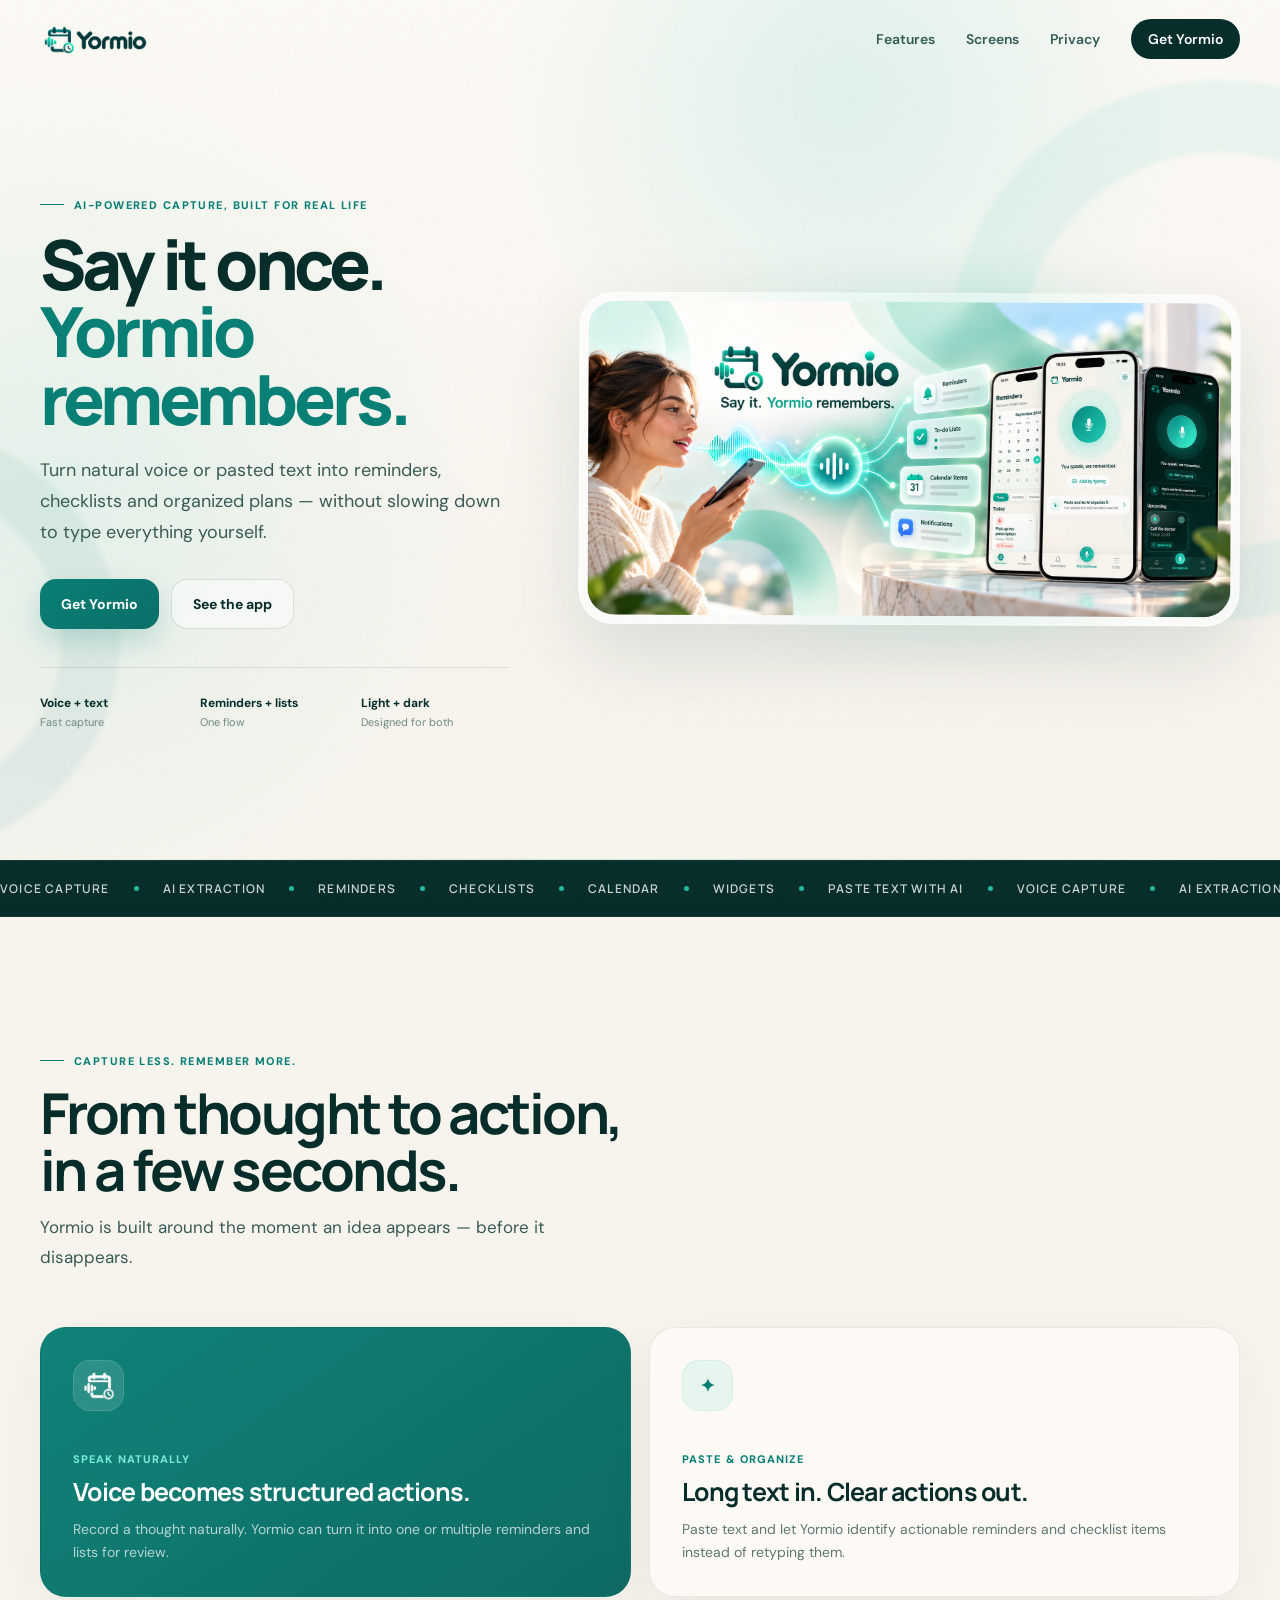
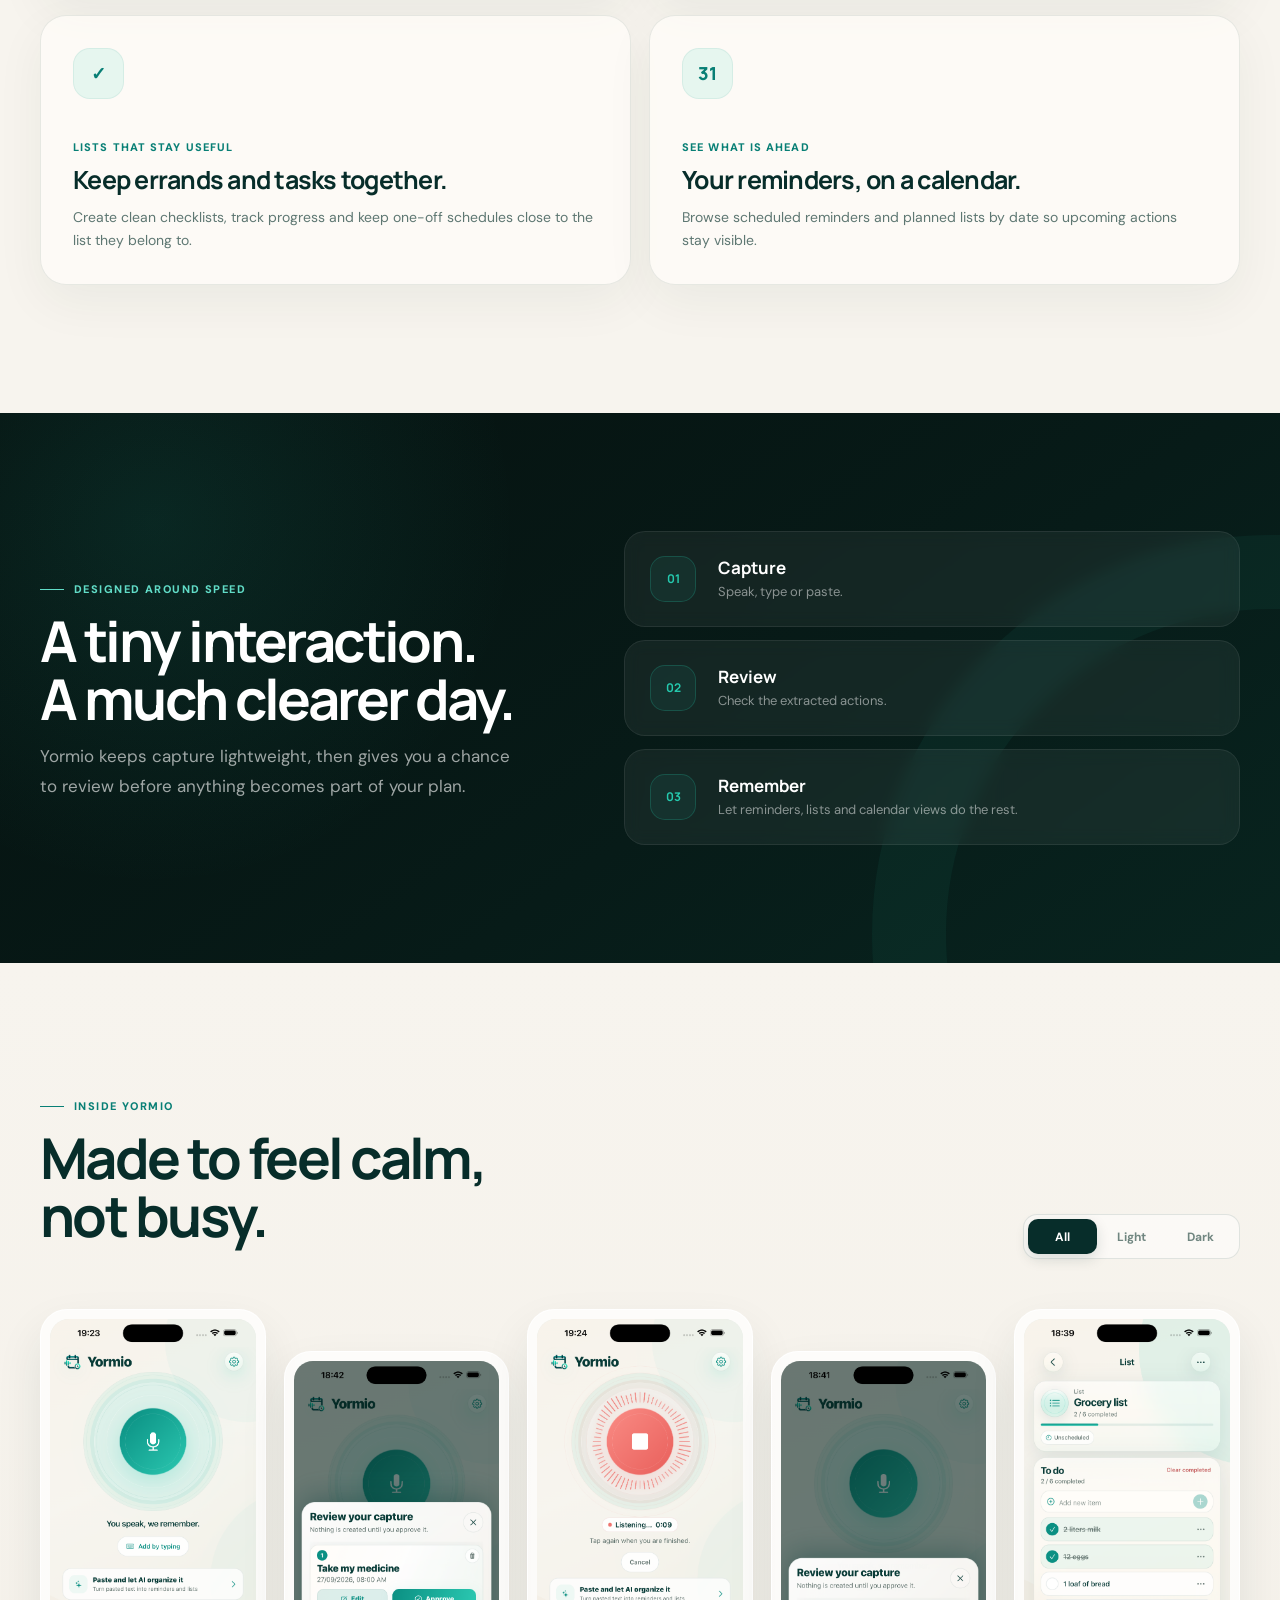
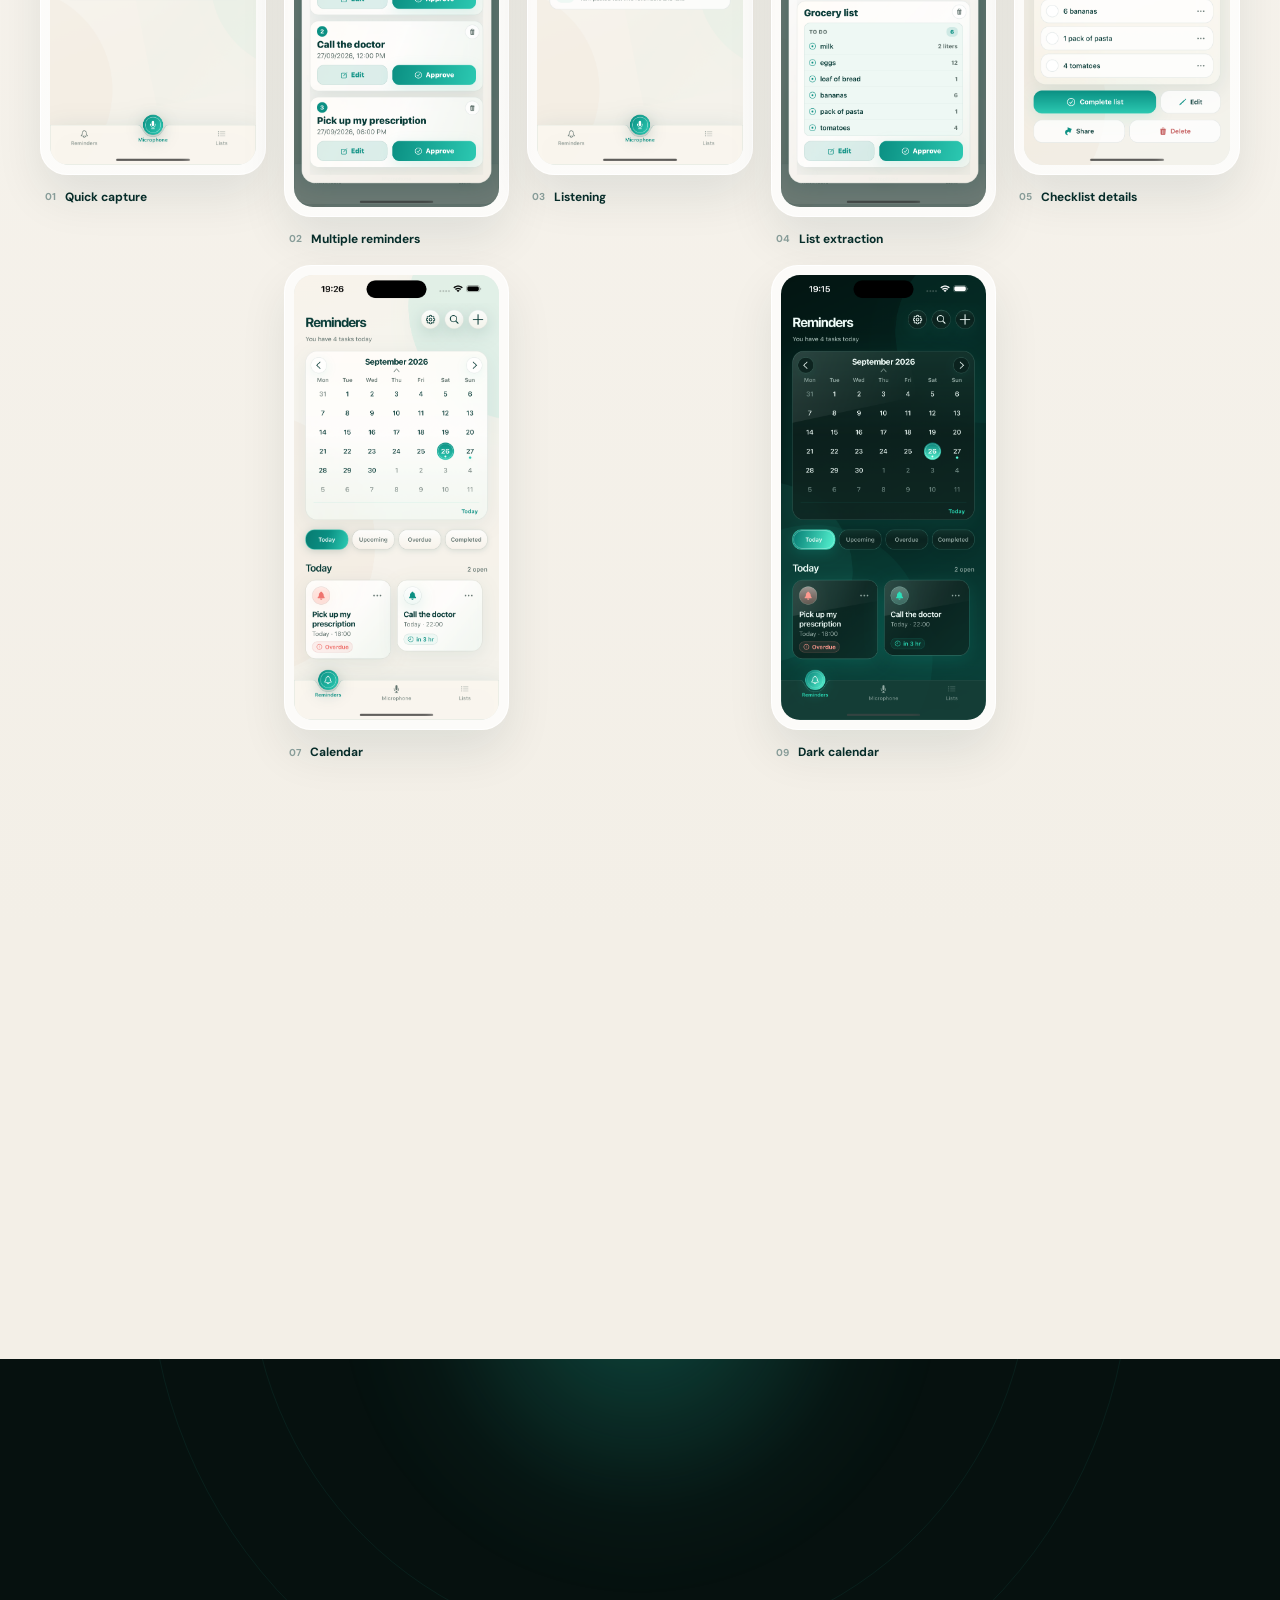
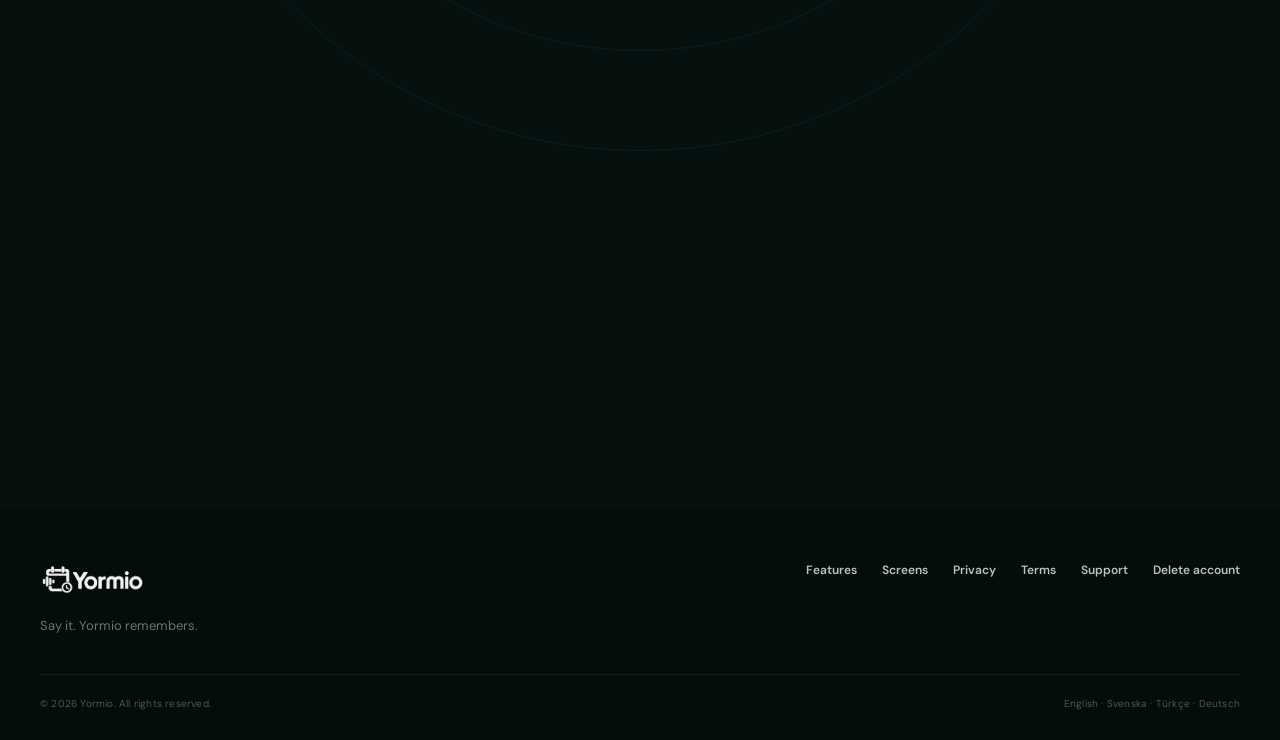
==== index.html @ a3ca7e6a "Initial Yormio landing page" ====
<!doctype html>
<html lang="en">
  <head>
    <meta charset="UTF-8" />
    <meta name="viewport" content="width=device-width, initial-scale=1" />
    <meta name="theme-color" content="#f7f4ee" />
    <meta
      name="description"
      content="Yormio turns natural voice and text into reminders, lists and organized plans — fast."
    />
    <meta property="og:title" content="Yormio — Say it. Yormio remembers." />
    <meta
      property="og:description"
      content="Capture reminders, lists and plans with your voice or text. Yormio keeps the rest organized."
    />
    <meta property="og:type" content="website" />
    <meta property="og:image" content="/assets/yormio-branding.png" />
    <meta name="twitter:card" content="summary_large_image" />
    <title>Yormio — Say it. Yormio remembers.</title>
    <link rel="icon" type="image/png" href="./assets/logos/yormio-app-icon-light.png" />
    <link rel="apple-touch-icon" href="./assets/logos/yormio-app-icon-light.png" />
    <link rel="preconnect" href="https://fonts.googleapis.com" />
    <link rel="preconnect" href="https://fonts.gstatic.com" crossorigin />
    <link
      href="https://fonts.googleapis.com/css2?family=DM+Sans:wght@400;500;600;700&family=Manrope:wght@500;600;700;800&display=swap"
      rel="stylesheet"
    />
    <link rel="stylesheet" href="./styles.css" />
  </head>
  <body>
    <div class="page-noise" aria-hidden="true"></div>
    <header class="site-header" id="top">
      <div class="shell header-inner">
        <a class="brand brand-lockup-link" href="#top" aria-label="Yormio home">
          <img class="brand-lockup brand-lockup-header" src="./assets/logos/yormio-lockup-primary.png" alt="Yormio" />
        </a>

        <button class="nav-toggle" type="button" aria-label="Open menu" aria-expanded="false">
          <span></span><span></span><span></span>
        </button>

        <nav class="main-nav" aria-label="Primary navigation">
          <a href="#features">Features</a>
          <a href="#screens">Screens</a>
          <a href="#privacy">Privacy</a>
          <a href="#download" class="nav-cta">Get Yormio</a>
        </nav>
      </div>
    </header>

    <main>
      <section class="hero">
        <div class="hero-orb hero-orb-a" aria-hidden="true"></div>
        <div class="hero-orb hero-orb-b" aria-hidden="true"></div>
        <div class="shell hero-grid">
          <div class="hero-copy reveal">
            <div class="eyebrow"><span></span>AI-powered capture, built for real life</div>
            <h1>Say it once.<br /><em>Yormio remembers.</em></h1>
            <p>
              Turn natural voice or pasted text into reminders, checklists and organized plans — without slowing down to type everything yourself.
            </p>
            <div class="hero-actions">
              <a class="button button-primary" href="#download">Get Yormio</a>
              <a class="button button-ghost" href="#screens">See the app</a>
            </div>
            <div class="hero-meta" aria-label="Yormio highlights">
              <div><strong>Voice + text</strong><span>Fast capture</span></div>
              <div><strong>Reminders + lists</strong><span>One flow</span></div>
              <div><strong>Light + dark</strong><span>Designed for both</span></div>
            </div>
          </div>

          <div class="hero-visual reveal reveal-late">
            <div class="hero-image-frame">
              <img src="./assets/yormio-branding.png" alt="Yormio app overview with reminders, voice capture and calendar" />
              <div class="hero-sheen" aria-hidden="true"></div>
            </div>
          </div>
        </div>
      </section>

      <section class="ticker" aria-label="Yormio capabilities">
        <div class="ticker-track">
          <span>Voice capture</span><i></i><span>AI extraction</span><i></i><span>Reminders</span><i></i><span>Checklists</span><i></i><span>Calendar</span><i></i><span>Widgets</span><i></i><span>Paste text with AI</span><i></i>
          <span aria-hidden="true">Voice capture</span><i aria-hidden="true"></i><span aria-hidden="true">AI extraction</span><i aria-hidden="true"></i><span aria-hidden="true">Reminders</span><i aria-hidden="true"></i><span aria-hidden="true">Checklists</span><i aria-hidden="true"></i><span aria-hidden="true">Calendar</span><i aria-hidden="true"></i><span aria-hidden="true">Widgets</span><i aria-hidden="true"></i><span aria-hidden="true">Paste text with AI</span><i aria-hidden="true"></i>
        </div>
      </section>

      <section class="section" id="features">
        <div class="shell">
          <div class="section-heading reveal">
            <div class="eyebrow"><span></span>Capture less. Remember more.</div>
            <h2>From thought to action,<br />in a few seconds.</h2>
            <p>Yormio is built around the moment an idea appears — before it disappears.</p>
          </div>

          <div class="feature-grid">
            <article class="feature-card feature-card-primary reveal">
              <div class="feature-icon feature-icon-logo" aria-hidden="true">
                <img src="./assets/logos/yormio-symbol-mono-light.png" alt="" />
              </div>
              <div>
                <span class="feature-kicker">Speak naturally</span>
                <h3>Voice becomes structured actions.</h3>
                <p>Record a thought naturally. Yormio can turn it into one or multiple reminders and lists for review.</p>
              </div>
            </article>

            <article class="feature-card reveal">
              <div class="feature-icon" aria-hidden="true">✦</div>
              <div>
                <span class="feature-kicker">Paste & organize</span>
                <h3>Long text in. Clear actions out.</h3>
                <p>Paste text and let Yormio identify actionable reminders and checklist items instead of retyping them.</p>
              </div>
            </article>

            <article class="feature-card reveal">
              <div class="feature-icon" aria-hidden="true">✓</div>
              <div>
                <span class="feature-kicker">Lists that stay useful</span>
                <h3>Keep errands and tasks together.</h3>
                <p>Create clean checklists, track progress and keep one-off schedules close to the list they belong to.</p>
              </div>
            </article>

            <article class="feature-card reveal">
              <div class="feature-icon" aria-hidden="true">31</div>
              <div>
                <span class="feature-kicker">See what is ahead</span>
                <h3>Your reminders, on a calendar.</h3>
                <p>Browse scheduled reminders and planned lists by date so upcoming actions stay visible.</p>
              </div>
            </article>
          </div>
        </div>
      </section>

      <section class="flow-section section-dark">
        <div class="shell flow-grid">
          <div class="flow-copy reveal">
            <div class="eyebrow eyebrow-dark"><span></span>Designed around speed</div>
            <h2>A tiny interaction.<br />A much clearer day.</h2>
            <p>
              Yormio keeps capture lightweight, then gives you a chance to review before anything becomes part of your plan.
            </p>
          </div>

          <div class="flow-steps reveal reveal-late">
            <article><span>01</span><div><strong>Capture</strong><p>Speak, type or paste.</p></div></article>
            <article><span>02</span><div><strong>Review</strong><p>Check the extracted actions.</p></div></article>
            <article><span>03</span><div><strong>Remember</strong><p>Let reminders, lists and calendar views do the rest.</p></div></article>
          </div>
        </div>
      </section>

      <section class="section screens-section" id="screens">
        <div class="shell">
          <div class="screens-heading reveal">
            <div>
              <div class="eyebrow"><span></span>Inside Yormio</div>
              <h2>Made to feel calm,<br />not busy.</h2>
            </div>
            <div class="screen-filters" role="group" aria-label="Screenshot filter">
              <button class="screen-filter is-active" type="button" data-filter="all">All</button>
              <button class="screen-filter" type="button" data-filter="light">Light</button>
              <button class="screen-filter" type="button" data-filter="dark">Dark</button>
            </div>
          </div>

          <div class="screen-grid">
            <figure class="screen-card reveal" data-theme="light">
              <div class="screen-frame"><img src="./assets/01-empty-microphone.png" alt="Yormio microphone home screen" loading="lazy" /></div>
              <figcaption><span>01</span><strong>Quick capture</strong></figcaption>
            </figure>
            <figure class="screen-card screen-card-tall reveal" data-theme="light">
              <div class="screen-frame"><img src="./assets/02-multi-reminder-extraction.png" alt="Yormio multi reminder extraction" loading="lazy" /></div>
              <figcaption><span>02</span><strong>Multiple reminders</strong></figcaption>
            </figure>
            <figure class="screen-card reveal" data-theme="light">
              <div class="screen-frame"><img src="./assets/03-listening-capture.png" alt="Yormio listening and voice capture" loading="lazy" /></div>
              <figcaption><span>03</span><strong>Listening</strong></figcaption>
            </figure>
            <figure class="screen-card reveal" data-theme="light">
              <div class="screen-frame"><img src="./assets/04-shopping-list-extraction.png" alt="Yormio shopping list extraction" loading="lazy" /></div>
              <figcaption><span>04</span><strong>List extraction</strong></figcaption>
            </figure>
            <figure class="screen-card screen-card-tall reveal" data-theme="light">
              <div class="screen-frame"><img src="./assets/05-shopping-list-details.png" alt="Yormio shopping list details" loading="lazy" /></div>
              <figcaption><span>05</span><strong>Checklist details</strong></figcaption>
            </figure>
            <figure class="screen-card reveal" data-theme="light">
              <div class="screen-frame"><img src="./assets/06-reminder-details.png" alt="Yormio reminder details" loading="lazy" /></div>
              <figcaption><span>06</span><strong>Reminder details</strong></figcaption>
            </figure>
            <figure class="screen-card reveal" data-theme="light">
              <div class="screen-frame"><img src="./assets/07-calender-reminders.png" alt="Yormio calendar reminders" loading="lazy" /></div>
              <figcaption><span>07</span><strong>Calendar</strong></figcaption>
            </figure>
            <figure class="screen-card reveal" data-theme="light">
              <div class="screen-frame"><img src="./assets/08-widgets-overview.png" alt="Yormio widgets overview" loading="lazy" /></div>
              <figcaption><span>08</span><strong>Widgets</strong></figcaption>
            </figure>
            <figure class="screen-card reveal" data-theme="dark">
              <div class="screen-frame"><img src="./assets/09-calender-reminders-dark.png" alt="Yormio calendar in dark mode" loading="lazy" /></div>
              <figcaption><span>09</span><strong>Dark calendar</strong></figcaption>
            </figure>
            <figure class="screen-card screen-card-tall reveal" data-theme="dark">
              <div class="screen-frame"><img src="./assets/10-microphone-dark.png" alt="Yormio microphone home in dark mode" loading="lazy" /></div>
              <figcaption><span>10</span><strong>Dark capture</strong></figcaption>
            </figure>
          </div>
        </div>
      </section>

      <section class="privacy-section" id="privacy">
        <div class="shell privacy-card reveal">
          <div class="privacy-icon privacy-icon-logo" aria-hidden="true">
            <img src="./assets/logos/yormio-app-icon-light.png" alt="" />
          </div>
          <div class="privacy-copy">
            <div class="eyebrow"><span></span>Clear links. No hunting.</div>
            <h2>Your data, terms and support are easy to find.</h2>
            <p>
              Review Yormio's privacy information, terms, support options and account-deletion instructions whenever you need them.
            </p>
          </div>
          <div class="privacy-links">
            <a data-config-link="privacy" href="#">Privacy Policy <span>↗</span></a>
            <a data-config-link="terms" href="#">Terms of Use <span>↗</span></a>
            <a data-config-link="support" href="#">Support <span>↗</span></a>
            <a data-config-link="deletion" href="#">Account deletion <span>↗</span></a>
          </div>
        </div>
      </section>

      <section class="download-section" id="download">
        <div class="download-glow" aria-hidden="true"></div>
        <div class="shell download-inner reveal">
          <div class="download-app-icon" aria-hidden="true">
            <img src="./assets/logos/yormio-app-icon-dark.png" alt="" />
          </div>
          <div class="eyebrow eyebrow-dark"><span></span>Ready when the thought arrives</div>
          <h2>Less typing.<br />More remembering.</h2>
          <p>Yormio helps turn the things you say and paste into actions you can actually come back to.</p>
          <div class="store-row">
            <a class="store-button" data-store="apple" href="#" aria-label="Download Yormio on the App Store">
              <span class="store-symbol">●</span><span><small>Download on the</small><strong>App Store</strong></span>
            </a>
            <a class="store-button" data-store="google" href="#" aria-label="Get Yormio on Google Play">
              <span class="store-symbol store-play">▶</span><span><small>GET IT ON</small><strong>Google Play</strong></span>
            </a>
          </div>
          <div class="store-note" id="store-note">Store links can be activated when your listings are live.</div>
        </div>
      </section>
    </main>

    <footer class="site-footer">
      <div class="shell footer-grid">
        <div>
          <a class="brand footer-brand brand-lockup-link" href="#top" aria-label="Yormio home">
            <img class="brand-lockup brand-lockup-footer" src="./assets/logos/yormio-lockup-mono-light.png" alt="Yormio" />
          </a>
          <p>Say it. Yormio remembers.</p>
        </div>
        <div class="footer-links">
          <a href="#features">Features</a>
          <a href="#screens">Screens</a>
          <a data-config-link="privacy" href="#">Privacy</a>
          <a data-config-link="terms" href="#">Terms</a>
          <a data-config-link="support" href="#">Support</a>
          <a data-config-link="deletion" href="#">Delete account</a>
        </div>
      </div>
      <div class="shell footer-bottom">
        <span>© <span id="year"></span> Yormio. All rights reserved.</span>
        <span>English · Svenska · Türkçe · Deutsch</span>
      </div>
    </footer>

    <script src="./config.js"></script>
    <script src="./script.js"></script>
  </body>
</html>
---- styles.css ----
:root {
  --ink: #072d2a;
  --ink-soft: #3a5b56;
  --paper: #f7f4ee;
  --paper-deep: #eee9df;
  --surface: rgba(255, 253, 249, 0.78);
  --surface-solid: #fffdf9;
  --teal: #087f75;
  --teal-strong: #05645d;
  --mint: #25c9ae;
  --mint-soft: #a8e4d8;
  --dark: #06110f;
  --dark-2: #09201c;
  --line: rgba(7, 45, 42, 0.11);
  --shadow: 0 30px 80px rgba(6, 50, 45, 0.12);
  --radius-xl: 36px;
  --radius-lg: 26px;
  --shell: min(1200px, calc(100vw - 44px));
}

* {
  box-sizing: border-box;
}
html {
  scroll-behavior: smooth;
}
body {
  margin: 0;
  min-width: 320px;
  overflow-x: hidden;
  color: var(--ink);
  background: var(--paper);
  font-family:
    "DM Sans",
    system-ui,
    -apple-system,
    BlinkMacSystemFont,
    "Segoe UI",
    sans-serif;
  -webkit-font-smoothing: antialiased;
}
body.nav-open {
  overflow: hidden;
}
a {
  color: inherit;
  text-decoration: none;
}
button,
a {
  -webkit-tap-highlight-color: transparent;
}
img {
  display: block;
  max-width: 100%;
}
.shell {
  width: var(--shell);
  margin-inline: auto;
}
.page-noise {
  pointer-events: none;
  position: fixed;
  inset: 0;
  z-index: 100;
  opacity: 0.022;
  background-image: url("data:image/svg+xml,%3Csvg viewBox='0 0 180 180' xmlns='http://www.w3.org/2000/svg'%3E%3Cfilter id='n'%3E%3CfeTurbulence type='fractalNoise' baseFrequency='.9' numOctaves='2' stitchTiles='stitch'/%3E%3C/filter%3E%3Crect width='100%25' height='100%25' filter='url(%23n)' opacity='.8'/%3E%3C/svg%3E");
}

.site-header {
  position: fixed;
  inset: 0 0 auto;
  z-index: 50;
  transition:
    background 0.35s ease,
    box-shadow 0.35s ease,
    border-color 0.35s ease;
  border-bottom: 1px solid transparent;
}
.site-header.is-scrolled {
  background: rgba(247, 244, 238, 0.84);
  backdrop-filter: blur(18px) saturate(1.2);
  -webkit-backdrop-filter: blur(18px) saturate(1.2);
  border-color: rgba(7, 45, 42, 0.08);
  box-shadow: 0 8px 30px rgba(3, 40, 36, 0.05);
}
.header-inner {
  min-height: 78px;
  display: flex;
  align-items: center;
  justify-content: space-between;
  gap: 36px;
}
.brand {
  display: inline-flex;
  align-items: center;
  position: relative;
  z-index: 55;
}
.brand-lockup-link {
  line-height: 0;
}
.brand-lockup {
  display: block;
  width: auto;
  object-fit: contain;
}
.brand-lockup-header {
  height: 37px;
  max-width: 168px;
}
.brand-lockup-footer {
  height: 35px;
  max-width: 160px;
}
.main-nav {
  display: flex;
  align-items: center;
  gap: 31px;
  font-weight: 600;
  font-size: 14px;
  color: #355b56;
}
.main-nav > a {
  transition:
    color 0.2s ease,
    transform 0.2s ease;
}
.main-nav > a:hover {
  color: var(--teal);
  transform: translateY(-1px);
}
.main-nav .nav-cta {
  color: white;
  background: var(--ink);
  padding: 11px 17px;
  border-radius: 999px;
}
.main-nav .nav-cta:hover {
  color: white;
  background: var(--teal);
}
.nav-toggle {
  display: none;
  width: 42px;
  height: 42px;
  border: 0;
  background: transparent;
  padding: 9px;
  position: relative;
  z-index: 55;
}
.nav-toggle span {
  display: block;
  height: 2px;
  margin: 5px 0;
  border-radius: 99px;
  background: var(--ink);
  transition: 0.25s ease;
}

.hero {
  position: relative;
  min-height: 860px;
  padding: 150px 0 92px;
  display: grid;
  align-items: center;
  overflow: hidden;
  background:
    radial-gradient(circle at 66% 11%, rgba(168, 228, 216, 0.34), transparent 30%),
    radial-gradient(circle at 4% 58%, rgba(37, 201, 174, 0.1), transparent 32%),
    linear-gradient(180deg, #fbf9f4 0%, var(--paper) 75%);
}
.hero::after {
  content: "";
  position: absolute;
  left: 0;
  right: 0;
  bottom: 0;
  height: 1px;
  background: linear-gradient(90deg, transparent, rgba(8, 127, 117, 0.18), transparent);
}
.hero-orb {
  position: absolute;
  border-radius: 50%;
  filter: blur(2px);
  pointer-events: none;
}
.hero-orb-a {
  width: 540px;
  height: 540px;
  right: -210px;
  top: 80px;
  border: 72px solid rgba(37, 201, 174, 0.08);
}
.hero-orb-b {
  width: 420px;
  height: 420px;
  left: -300px;
  bottom: 10px;
  border: 58px solid rgba(8, 127, 117, 0.06);
}
.hero-grid {
  display: grid;
  grid-template-columns: 0.83fr 1.17fr;
  align-items: center;
  gap: 70px;
  position: relative;
  z-index: 2;
}
.hero-copy {
  max-width: 530px;
}
.eyebrow {
  display: inline-flex;
  align-items: center;
  gap: 10px;
  color: var(--teal);
  text-transform: uppercase;
  letter-spacing: 0.13em;
  font-size: 11px;
  font-weight: 800;
}
.eyebrow span {
  width: 24px;
  height: 1px;
  background: currentColor;
}
h1,
h2,
h3 {
  font-family: "Manrope", sans-serif;
}
h1 {
  margin: 18px 0 22px;
  font-size: clamp(54px, 5.4vw, 82px);
  line-height: 0.98;
  letter-spacing: -0.055em;
  font-weight: 800;
}
h1 em {
  font-style: normal;
  color: var(--teal);
}
.hero-copy > p {
  margin: 0;
  max-width: 495px;
  color: var(--ink-soft);
  font-size: 18px;
  line-height: 1.72;
}
.hero-actions {
  display: flex;
  flex-wrap: wrap;
  gap: 12px;
  margin-top: 31px;
}
.button {
  min-height: 50px;
  padding: 0 21px;
  border-radius: 16px;
  display: inline-flex;
  align-items: center;
  justify-content: center;
  font-weight: 700;
  font-size: 14px;
  transition:
    transform 0.2s ease,
    box-shadow 0.2s ease,
    background 0.2s ease;
}
.button:hover {
  transform: translateY(-2px);
}
.button-primary {
  color: white;
  background: linear-gradient(135deg, var(--teal), #0a6f68);
  box-shadow: 0 13px 28px rgba(8, 127, 117, 0.2);
}
.button-primary:hover {
  box-shadow: 0 16px 34px rgba(8, 127, 117, 0.28);
}
.button-ghost {
  color: var(--ink);
  border: 1px solid rgba(7, 45, 42, 0.12);
  background: rgba(255, 255, 255, 0.48);
}
.hero-meta {
  display: grid;
  grid-template-columns: repeat(3, 1fr);
  gap: 12px;
  margin-top: 38px;
  padding-top: 27px;
  border-top: 1px solid var(--line);
}
.hero-meta div {
  display: flex;
  flex-direction: column;
  gap: 4px;
}
.hero-meta strong {
  font-size: 12px;
}
.hero-meta span {
  color: #718984;
  font-size: 11px;
}
.hero-visual {
  position: relative;
  min-width: 0;
}
.hero-image-frame {
  position: relative;
  border-radius: 34px;
  padding: 8px;
  background: rgba(255, 255, 255, 0.62);
  box-shadow: var(--shadow);
  border: 1px solid rgba(255, 255, 255, 0.86);
  transform: rotate(0.25deg);
}
.hero-image-frame::before {
  content: "";
  position: absolute;
  inset: -18px;
  z-index: -1;
  border-radius: 48px;
  background: radial-gradient(circle at 55% 48%, rgba(37, 201, 174, 0.22), transparent 62%);
  filter: blur(18px);
}
.hero-image-frame img {
  width: 100%;
  border-radius: 27px;
  aspect-ratio: 1794 / 877;
  object-fit: cover;
}
.hero-sheen {
  position: absolute;
  inset: 8px;
  border-radius: 27px;
  overflow: hidden;
  pointer-events: none;
}
.hero-sheen::after {
  content: "";
  position: absolute;
  top: -120%;
  left: -35%;
  width: 26%;
  height: 320%;
  transform: rotate(23deg);
  background: linear-gradient(90deg, transparent, rgba(255, 255, 255, 0.34), transparent);
  animation: sheen 7.5s ease-in-out infinite 2.2s;
}
@keyframes sheen {
  0%,
  72% {
    transform: translateX(-150%) rotate(23deg);
  }
  100% {
    transform: translateX(720%) rotate(23deg);
  }
}

.ticker {
  overflow: hidden;
  background: var(--ink);
  color: rgba(255, 255, 255, 0.78);
  border-top: 1px solid rgba(255, 255, 255, 0.06);
  border-bottom: 1px solid rgba(255, 255, 255, 0.06);
}
.ticker-track {
  width: max-content;
  height: 55px;
  display: flex;
  align-items: center;
  gap: 24px;
  font:
    600 12px/1 "Manrope",
    sans-serif;
  text-transform: uppercase;
  letter-spacing: 0.1em;
  animation: ticker 34s linear infinite;
}
.ticker-track i {
  width: 5px;
  height: 5px;
  border-radius: 50%;
  background: var(--mint);
  opacity: 0.9;
}
@keyframes ticker {
  to {
    transform: translateX(-50%);
  }
}

.section {
  padding: 128px 0;
}
.section-heading {
  max-width: 720px;
  margin-bottom: 54px;
}
.section-heading h2,
.screens-heading h2,
.flow-copy h2,
.privacy-copy h2,
.download-inner h2 {
  margin: 16px 0 15px;
  font-size: clamp(41px, 4.4vw, 64px);
  line-height: 1.02;
  letter-spacing: -0.045em;
}
.section-heading > p,
.flow-copy > p,
.privacy-copy > p,
.download-inner > p {
  color: var(--ink-soft);
  line-height: 1.75;
  font-size: 17px;
  max-width: 600px;
  margin: 0;
}
.feature-grid {
  display: grid;
  grid-template-columns: repeat(2, minmax(0, 1fr));
  gap: 18px;
}
.feature-card {
  min-height: 270px;
  padding: 32px;
  display: flex;
  flex-direction: column;
  justify-content: space-between;
  border-radius: var(--radius-lg);
  border: 1px solid rgba(7, 45, 42, 0.09);
  background: rgba(255, 253, 249, 0.74);
  box-shadow: 0 17px 50px rgba(6, 50, 45, 0.055);
  transition:
    transform 0.3s ease,
    box-shadow 0.3s ease,
    border-color 0.3s ease;
}
.feature-card:hover {
  transform: translateY(-5px);
  box-shadow: 0 24px 55px rgba(6, 50, 45, 0.09);
  border-color: rgba(8, 127, 117, 0.19);
}
.feature-card-primary {
  background: linear-gradient(145deg, rgba(8, 127, 117, 0.97), rgba(5, 100, 93, 0.96));
  color: white;
  border-color: transparent;
}
.feature-card-primary p {
  color: rgba(255, 255, 255, 0.69) !important;
}
.feature-card-primary .feature-kicker {
  color: #79ead7;
}
.feature-icon {
  width: 51px;
  height: 51px;
  display: grid;
  place-items: center;
  border-radius: 17px;
  background: rgba(37, 201, 174, 0.1);
  color: var(--teal);
  font:
    800 18px/1 "Manrope",
    sans-serif;
  box-shadow: inset 0 0 0 1px rgba(8, 127, 117, 0.08);
}
.feature-card-primary .feature-icon {
  background: rgba(255, 255, 255, 0.12);
  color: white;
  box-shadow: inset 0 0 0 1px rgba(255, 255, 255, 0.12);
}
.feature-icon-logo {
  overflow: hidden;
  padding: 8px;
}
.feature-icon-logo img {
  width: 100%;
  height: 100%;
  object-fit: contain;
}
.feature-kicker {
  display: block;
  color: var(--teal);
  font-size: 11px;
  font-weight: 800;
  text-transform: uppercase;
  letter-spacing: 0.1em;
  margin-bottom: 8px;
}
.feature-card h3 {
  margin: 0 0 9px;
  font-size: 25px;
  letter-spacing: -0.03em;
}
.feature-card p {
  margin: 0;
  color: #5e7772;
  line-height: 1.65;
  font-size: 14px;
  max-width: 520px;
}

.section-dark {
  position: relative;
  overflow: hidden;
  padding: 118px 0;
  color: white;
  background:
    radial-gradient(circle at 12% 20%, rgba(37, 201, 174, 0.11), transparent 30%),
    linear-gradient(145deg, var(--dark), #071b18 60%, #08241f);
}
.section-dark::after {
  content: "";
  position: absolute;
  width: 650px;
  height: 650px;
  right: -390px;
  bottom: -370px;
  border: 74px solid rgba(37, 201, 174, 0.06);
  border-radius: 50%;
}
.flow-grid {
  position: relative;
  z-index: 2;
  display: grid;
  grid-template-columns: 0.87fr 1.13fr;
  gap: 110px;
  align-items: center;
}
.eyebrow-dark {
  color: #61dcc7;
}
.flow-copy > p {
  color: rgba(255, 255, 255, 0.61);
}
.flow-steps {
  display: grid;
  gap: 13px;
}
.flow-steps article {
  display: flex;
  gap: 22px;
  align-items: center;
  padding: 24px 25px;
  border-radius: 21px;
  background: rgba(255, 255, 255, 0.055);
  border: 1px solid rgba(255, 255, 255, 0.075);
  backdrop-filter: blur(8px);
  transition: 0.25s ease;
}
.flow-steps article:hover {
  transform: translateX(6px);
  background: rgba(255, 255, 255, 0.078);
}
.flow-steps article > span {
  width: 46px;
  height: 46px;
  display: grid;
  place-items: center;
  flex: 0 0 auto;
  border-radius: 15px;
  color: var(--mint);
  border: 1px solid rgba(37, 201, 174, 0.22);
  background: rgba(37, 201, 174, 0.07);
  font:
    700 12px/1 "Manrope",
    sans-serif;
}
.flow-steps strong {
  font:
    700 17px/1.2 "Manrope",
    sans-serif;
}
.flow-steps p {
  margin: 4px 0 0;
  color: rgba(255, 255, 255, 0.5);
  font-size: 13px;
}

.screens-section {
  background: linear-gradient(180deg, var(--paper) 0%, #f3efe7 100%);
}
.screens-heading {
  display: flex;
  align-items: end;
  justify-content: space-between;
  gap: 30px;
  margin-bottom: 50px;
}
.screen-filters {
  display: flex;
  padding: 4px;
  border-radius: 14px;
  border: 1px solid var(--line);
  background: rgba(255, 255, 255, 0.5);
}
.screen-filter {
  border: 0;
  background: transparent;
  color: #708680;
  min-width: 69px;
  height: 35px;
  border-radius: 10px;
  cursor: pointer;
  font:
    700 12px/1 "DM Sans",
    sans-serif;
  transition: 0.2s ease;
}
.screen-filter.is-active {
  color: white;
  background: var(--ink);
  box-shadow: 0 5px 14px rgba(7, 45, 42, 0.14);
}
.screen-grid {
  display: grid;
  grid-template-columns: repeat(5, minmax(0, 1fr));
  gap: 18px;
  align-items: start;
}
.screen-card {
  min-width: 0;
  margin: 0;
  transition:
    opacity 0.25s ease,
    transform 0.25s ease,
    visibility 0.25s ease;
}
.screen-card:nth-child(even) {
  margin-top: 42px;
}
.screen-card.is-filtered-out {
  display: none;
}
.screen-frame {
  position: relative;
  min-height: 360px;
  display: grid;
  place-items: center;
  overflow: hidden;
  border-radius: 27px;
  padding: 9px;
  background: rgba(255, 255, 255, 0.72);
  border: 1px solid rgba(255, 255, 255, 0.9);
  box-shadow: 0 22px 47px rgba(5, 48, 43, 0.09);
  transition:
    transform 0.3s ease,
    box-shadow 0.3s ease;
}
.screen-card:hover .screen-frame {
  transform: translateY(-7px);
  box-shadow: 0 28px 55px rgba(5, 48, 43, 0.13);
}
.screen-frame img {
  width: 100%;
  height: 100%;
  min-height: 342px;
  object-fit: cover;
  object-position: top center;
  border-radius: 19px;
  background: #e8eee9;
}
.screen-card-tall .screen-frame {
  min-height: 405px;
}
.screen-card-tall .screen-frame img {
  min-height: 387px;
}
.screen-card figcaption {
  display: flex;
  align-items: center;
  gap: 9px;
  padding: 14px 5px 0;
}
.screen-card figcaption span {
  color: #8ca09c;
  font-size: 10px;
  font-weight: 700;
}
.screen-card figcaption strong {
  font-size: 12px;
}
.missing-image {
  width: 100%;
  min-height: 342px;
  display: grid;
  place-content: center;
  text-align: center;
  border-radius: 19px;
  border: 1px dashed rgba(8, 127, 117, 0.23);
  background: linear-gradient(145deg, rgba(168, 228, 216, 0.15), rgba(255, 255, 255, 0.55));
  color: var(--ink-soft);
  padding: 22px;
}
.missing-image span {
  font-size: 11px;
  color: var(--teal);
  text-transform: uppercase;
  letter-spacing: 0.12em;
  font-weight: 800;
  margin-bottom: 9px;
}
.missing-image strong {
  font-size: 11px;
  line-height: 1.5;
  overflow-wrap: anywhere;
}

.privacy-section {
  padding: 20px 0 128px;
  background: #f3efe7;
}
.privacy-card {
  display: grid;
  grid-template-columns: auto 1.15fr 0.85fr;
  gap: 38px;
  align-items: center;
  padding: 45px;
  border-radius: var(--radius-xl);
  background: rgba(255, 253, 249, 0.78);
  border: 1px solid rgba(255, 255, 255, 0.95);
  box-shadow: 0 24px 70px rgba(5, 48, 43, 0.075);
}
.privacy-icon {
  width: 70px;
  height: 70px;
  display: grid;
  place-items: center;
  border-radius: 19px;
  background: linear-gradient(145deg, var(--teal), #0a6f67);
  color: white;
  font-size: 34px;
  box-shadow: 0 15px 35px rgba(8, 127, 117, 0.18);
}
.privacy-icon-logo {
  overflow: hidden;
  padding: 0;
  background: transparent;
  box-shadow: 0 15px 35px rgba(8, 127, 117, 0.14);
}
.privacy-icon-logo img {
  width: 119%;
  height: 119%;
  object-fit: cover;
  border-radius: inherit;
}
.privacy-copy h2 {
  font-size: clamp(32px, 3vw, 45px);
}
.privacy-copy > p {
  font-size: 14px;
}
.privacy-links {
  display: grid;
  border-left: 1px solid var(--line);
  padding-left: 36px;
}
.privacy-links a {
  display: flex;
  justify-content: space-between;
  align-items: center;
  min-height: 47px;
  border-bottom: 1px solid var(--line);
  font-size: 13px;
  font-weight: 700;
  transition:
    color 0.2s ease,
    padding 0.2s ease;
}
.privacy-links a:last-child {
  border-bottom: 0;
}
.privacy-links a:hover {
  color: var(--teal);
  padding-left: 4px;
}
.privacy-links span {
  color: var(--teal);
  font-size: 14px;
}

.download-section {
  position: relative;
  overflow: hidden;
  padding: 132px 0;
  text-align: center;
  background: var(--dark);
  color: white;
}
.download-glow {
  position: absolute;
  width: 610px;
  height: 610px;
  left: 50%;
  top: -370px;
  transform: translateX(-50%);
  border-radius: 50%;
  background: radial-gradient(
    circle,
    rgba(37, 201, 174, 0.3),
    rgba(37, 201, 174, 0.03) 50%,
    transparent 70%
  );
  filter: blur(10px);
}
.download-section::before,
.download-section::after {
  content: "";
  position: absolute;
  border-radius: 50%;
  border: 1px solid rgba(37, 201, 174, 0.08);
  left: 50%;
  transform: translateX(-50%);
}
.download-section::before {
  width: 780px;
  height: 780px;
  top: -490px;
}
.download-section::after {
  width: 980px;
  height: 980px;
  top: -590px;
}
.download-inner {
  position: relative;
  z-index: 2;
  display: flex;
  flex-direction: column;
  align-items: center;
}
.download-app-icon {
  width: 76px;
  height: 76px;
  margin-bottom: 26px;
  border-radius: 16px;
  overflow: hidden;
  background: #0b251f;
  box-shadow:
    0 18px 54px rgba(37, 201, 174, 0.22),
    0 0 0 1px rgba(255, 255, 255, 0.08);
}
.download-app-icon img {
  width: 100%;
  height: 100%;
  object-fit: contain;
  background: transparent;
}
.download-inner h2 {
  font-size: clamp(48px, 6vw, 78px);
}
.download-inner > p {
  color: rgba(255, 255, 255, 0.58);
  max-width: 620px;
}
.store-row {
  display: flex;
  gap: 12px;
  justify-content: center;
  flex-wrap: wrap;
  margin-top: 34px;
}
.store-button {
  min-width: 186px;
  min-height: 59px;
  padding: 10px 15px;
  display: flex;
  align-items: center;
  gap: 12px;
  text-align: left;
  border-radius: 16px;
  color: white;
  border: 1px solid rgba(255, 255, 255, 0.13);
  background: rgba(255, 255, 255, 0.075);
  backdrop-filter: blur(9px);
  transition:
    transform 0.2s ease,
    background 0.2s ease;
}
.store-button:hover:not(.is-disabled) {
  transform: translateY(-2px);
  background: rgba(255, 255, 255, 0.11);
}
.store-button.is-disabled {
  opacity: 0.58;
  cursor: default;
}
.store-symbol {
  width: 30px;
  text-align: center;
  font-size: 23px;
}
.store-play {
  font-size: 19px;
}
.store-button span:last-child {
  display: flex;
  flex-direction: column;
  gap: 2px;
}
.store-button small {
  font-size: 9px;
  letter-spacing: 0.02em;
  color: rgba(255, 255, 255, 0.64);
}
.store-button strong {
  font:
    700 18px/1 "Manrope",
    sans-serif;
}
.store-note {
  margin-top: 17px;
  font-size: 11px;
  color: rgba(255, 255, 255, 0.37);
}

.site-footer {
  padding: 52px 0 30px;
  background: #040d0c;
  color: rgba(255, 255, 255, 0.74);
}
.footer-grid {
  display: flex;
  justify-content: space-between;
  gap: 40px;
  align-items: flex-start;
}
.footer-brand {
  opacity: 0.96;
  transition: opacity 0.2s ease;
}
.footer-brand:hover {
  opacity: 1;
}
.footer-grid p {
  margin: 15px 0 0;
  color: rgba(255, 255, 255, 0.42);
  font-size: 13px;
}
.footer-links {
  max-width: 540px;
  display: flex;
  justify-content: flex-end;
  flex-wrap: wrap;
  gap: 15px 25px;
  font-size: 12px;
  font-weight: 600;
}
.footer-links a {
  transition: color 0.2s ease;
}
.footer-links a:hover {
  color: var(--mint);
}
.footer-bottom {
  display: flex;
  justify-content: space-between;
  gap: 25px;
  margin-top: 40px;
  padding-top: 22px;
  border-top: 1px solid rgba(255, 255, 255, 0.07);
  color: rgba(255, 255, 255, 0.3);
  font-size: 10px;
  letter-spacing: 0.02em;
}

.reveal {
  opacity: 0;
  transform: translateY(26px);
  transition:
    opacity 0.75s cubic-bezier(0.2, 0.75, 0.2, 1),
    transform 0.75s cubic-bezier(0.2, 0.75, 0.2, 1);
}
.reveal.reveal-late {
  transition-delay: 0.16s;
}
.reveal.is-visible {
  opacity: 1;
  transform: translateY(0);
}

@media (max-width: 1100px) {
  .hero {
    min-height: auto;
  }
  .hero-grid {
    grid-template-columns: 1fr;
    gap: 50px;
  }
  .hero-copy {
    max-width: 690px;
  }
  .hero-visual {
    max-width: 900px;
  }
  .screen-grid {
    grid-template-columns: repeat(4, minmax(0, 1fr));
  }
  .privacy-card {
    grid-template-columns: auto 1fr;
  }
  .privacy-links {
    grid-column: 1 / -1;
    border-left: 0;
    border-top: 1px solid var(--line);
    padding-left: 0;
    padding-top: 17px;
    grid-template-columns: 1fr 1fr;
    column-gap: 24px;
  }
  .privacy-links a:nth-last-child(-n + 2) {
    border-bottom: 0;
  }
}

@media (max-width: 820px) {
  :root {
    --shell: min(100% - 30px, 680px);
    --radius-xl: 28px;
  }
  .site-header.is-scrolled {
    background: rgba(247, 244, 238, 0.93);
  }
  .header-inner {
    min-height: 68px;
  }
  .nav-toggle {
    display: block;
  }
  .nav-toggle[aria-expanded="true"] span:nth-child(1) {
    transform: translateY(7px) rotate(45deg);
  }
  .nav-toggle[aria-expanded="true"] span:nth-child(2) {
    opacity: 0;
  }
  .nav-toggle[aria-expanded="true"] span:nth-child(3) {
    transform: translateY(-7px) rotate(-45deg);
  }
  .main-nav {
    display: none;
    position: fixed;
    inset: 0;
    z-index: 50;
    background: rgba(247, 244, 238, 0.97);
    backdrop-filter: blur(18px);
    flex-direction: column;
    justify-content: center;
    gap: 29px;
    font-size: 19px;
  }
  .main-nav.is-open {
    display: flex;
  }
  .main-nav .nav-cta {
    padding: 13px 22px;
  }
  .hero {
    padding: 122px 0 74px;
  }
  h1 {
    font-size: clamp(48px, 13vw, 69px);
  }
  .hero-copy > p {
    font-size: 16px;
  }
  .hero-meta {
    grid-template-columns: 1fr;
    gap: 12px;
  }
  .hero-meta div {
    flex-direction: row;
    justify-content: space-between;
  }
  .hero-image-frame {
    border-radius: 25px;
    padding: 6px;
  }
  .hero-image-frame img,
  .hero-sheen {
    border-radius: 20px;
  }
  .section {
    padding: 91px 0;
  }
  .feature-grid {
    grid-template-columns: 1fr;
  }
  .feature-card {
    min-height: 240px;
  }
  .flow-grid {
    grid-template-columns: 1fr;
    gap: 48px;
  }
  .screens-heading {
    align-items: flex-start;
    flex-direction: column;
  }
  .screen-grid {
    grid-template-columns: repeat(2, minmax(0, 1fr));
  }
  .privacy-card {
    padding: 30px;
    gap: 25px;
  }
  .privacy-icon {
    width: 56px;
    height: 56px;
    border-radius: 18px;
  }
  .privacy-copy {
    grid-column: 2;
  }
  .privacy-links {
    grid-template-columns: 1fr;
  }
  .privacy-links a {
    border-bottom: 1px solid var(--line) !important;
  }
  .privacy-links a:last-child {
    border-bottom: 0 !important;
  }
  .download-section {
    padding: 105px 0;
  }
}

@media (max-width: 540px) {
  :root {
    --shell: calc(100vw - 24px);
  }
  .brand-lockup-header {
    height: 34px;
    max-width: 152px;
  }
  .brand-lockup-footer {
    height: 32px;
    max-width: 145px;
  }
  .hero {
    padding-top: 107px;
  }
  .eyebrow {
    font-size: 9px;
  }
  h1 {
    font-size: 46px;
  }
  .hero-actions .button {
    flex: 1 1 140px;
  }
  .hero-image-frame {
    margin-inline: -4px;
  }
  .section-heading h2,
  .screens-heading h2,
  .flow-copy h2,
  .privacy-copy h2,
  .download-inner h2 {
    font-size: 39px;
  }
  .feature-card {
    min-height: 230px;
    padding: 26px;
  }
  .screen-grid {
    grid-template-columns: 1fr 1fr;
    gap: 11px;
  }
  .screen-card:nth-child(even) {
    margin-top: 27px;
  }
  .screen-frame,
  .screen-card-tall .screen-frame {
    min-height: 265px;
    padding: 6px;
    border-radius: 21px;
  }
  .screen-frame img,
  .screen-card-tall .screen-frame img,
  .missing-image {
    min-height: 253px;
    border-radius: 16px;
  }
  .screen-card figcaption {
    gap: 6px;
    padding-top: 10px;
  }
  .screen-card figcaption strong {
    font-size: 10px;
  }
  .screen-card figcaption span {
    font-size: 8px;
  }
  .screen-filters {
    width: 100%;
  }
  .screen-filter {
    flex: 1;
  }
  .privacy-card {
    display: block;
    padding: 27px 22px;
  }
  .privacy-icon {
    margin-bottom: 23px;
  }
  .privacy-copy {
    margin-bottom: 20px;
  }
  .privacy-links {
    border-top: 1px solid var(--line);
    padding-top: 10px;
  }
  .footer-grid,
  .footer-bottom {
    flex-direction: column;
  }
  .footer-links {
    justify-content: flex-start;
  }
  .footer-bottom {
    gap: 8px;
  }
}

@media (prefers-reduced-motion: reduce) {
  html {
    scroll-behavior: auto;
  }
  *,
  *::before,
  *::after {
    animation-duration: 0.001ms !important;
    animation-iteration-count: 1 !important;
    transition-duration: 0.001ms !important;
  }
  .reveal {
    opacity: 1;
    transform: none;
  }
}
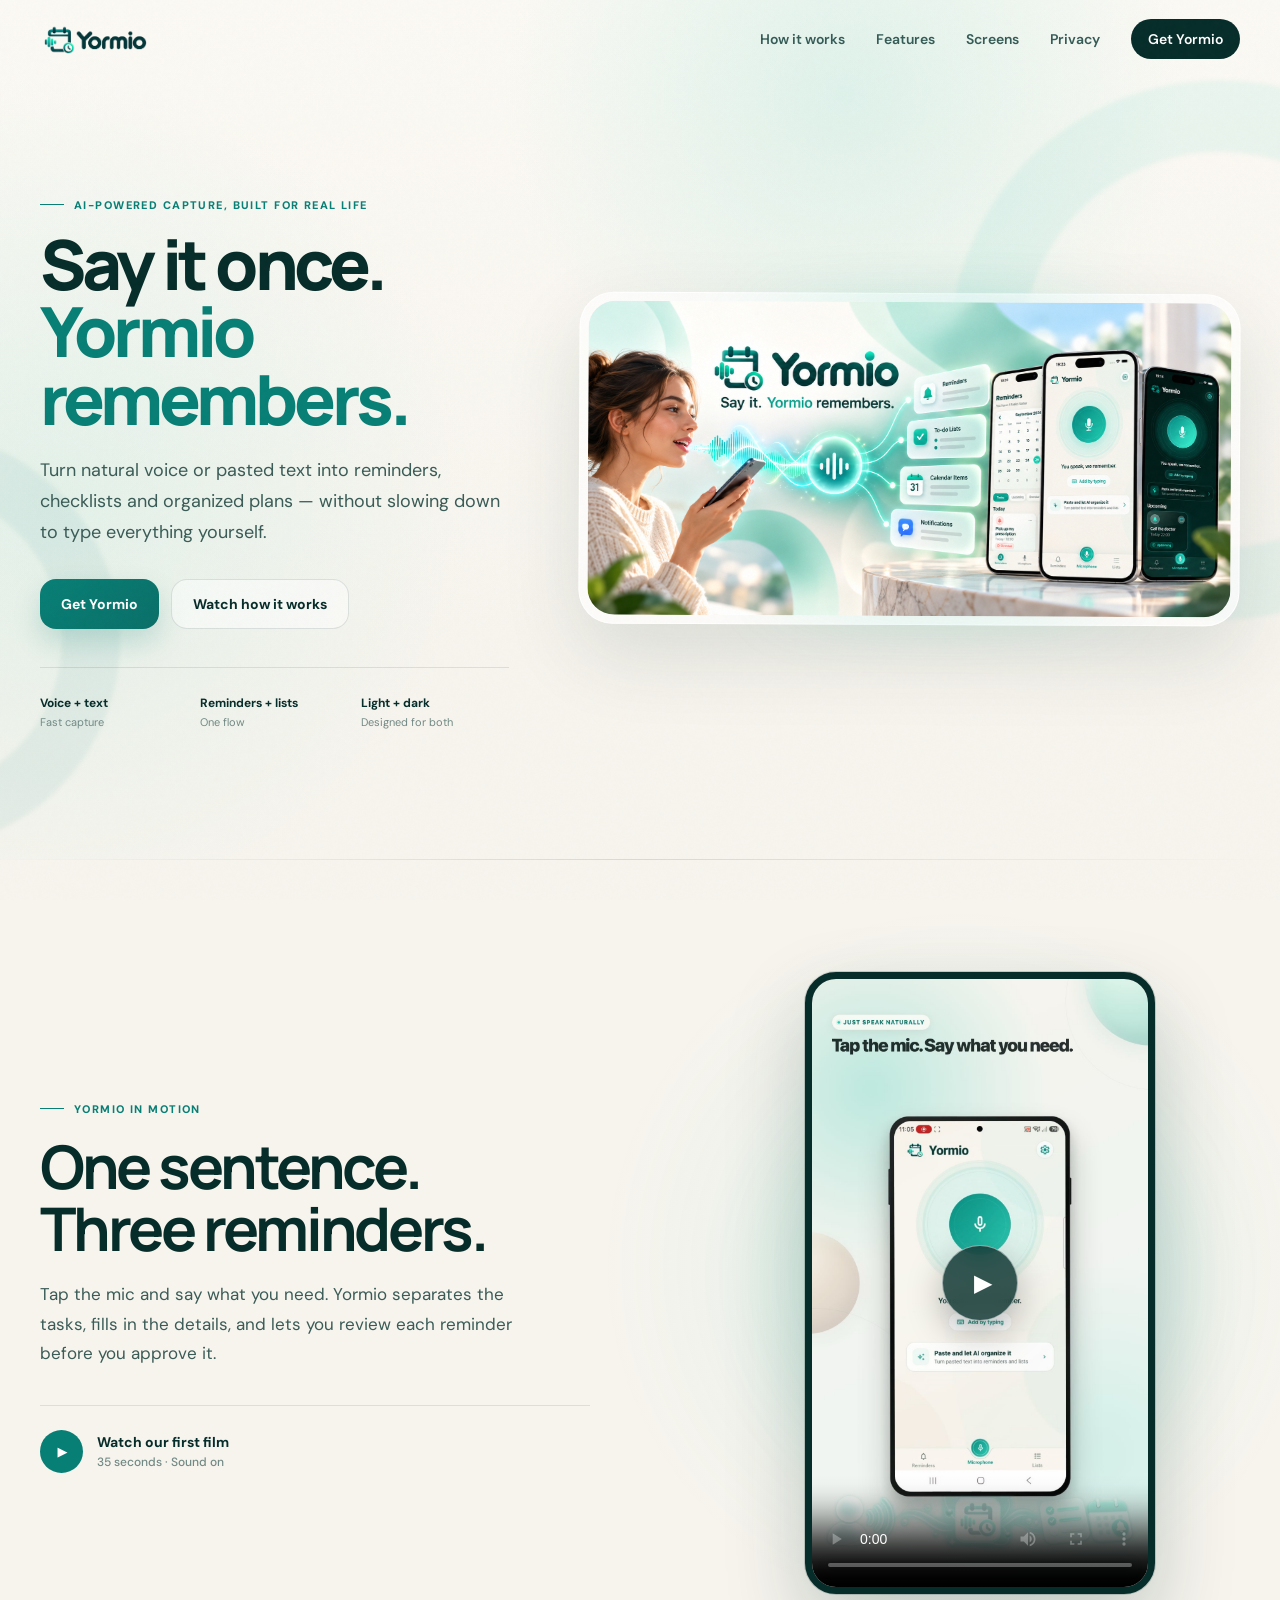
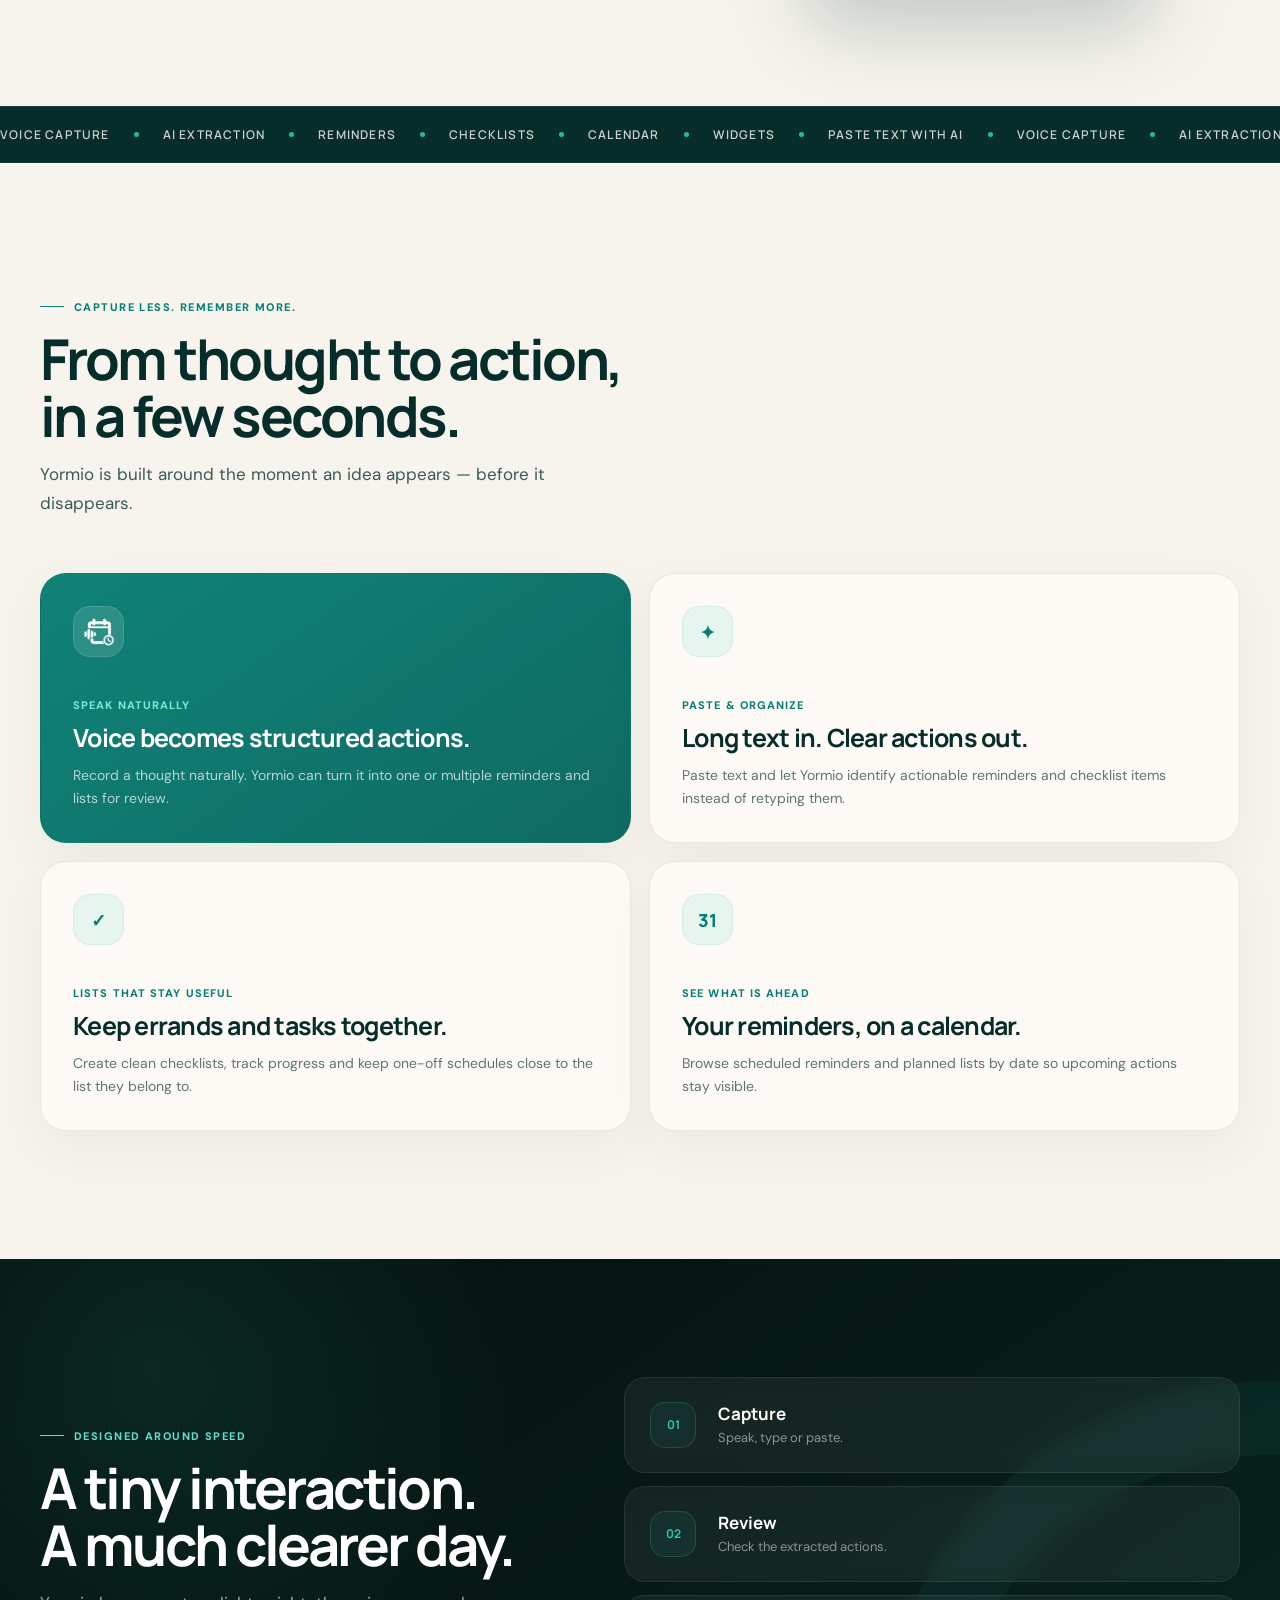
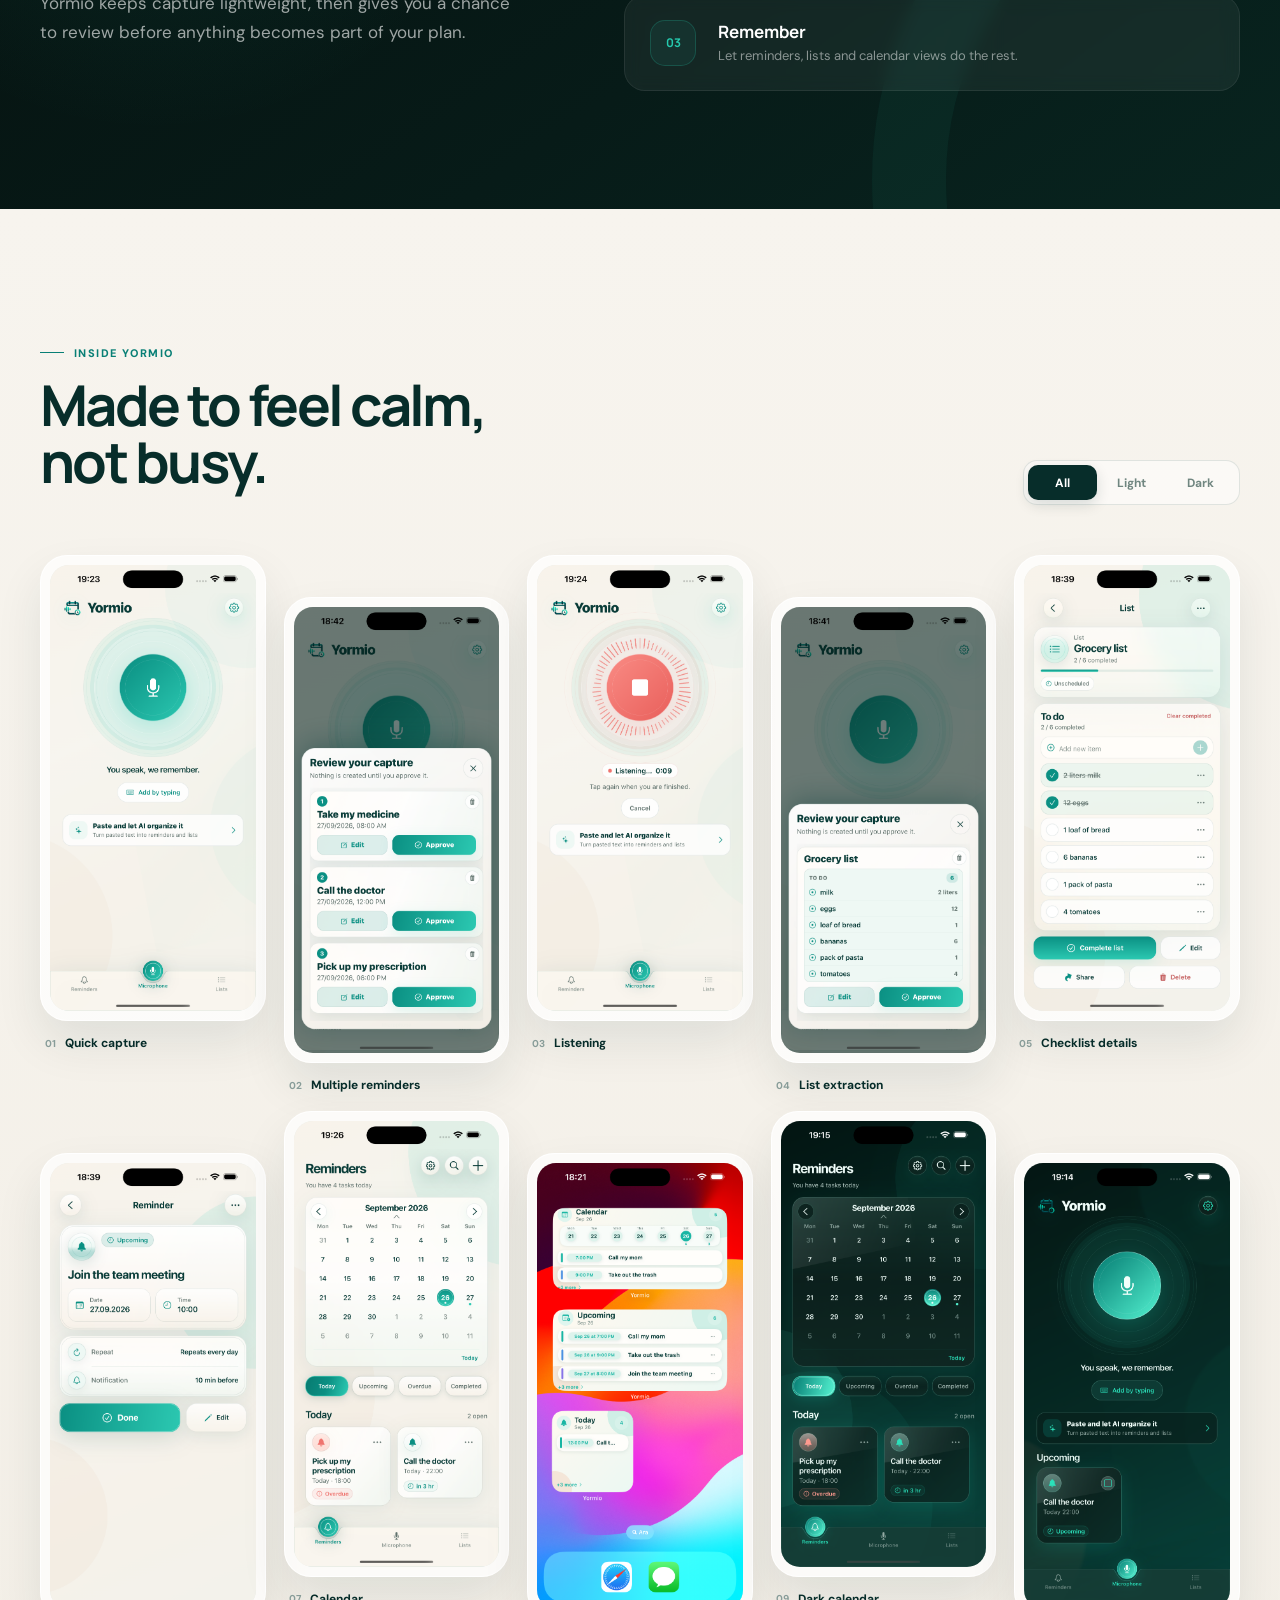
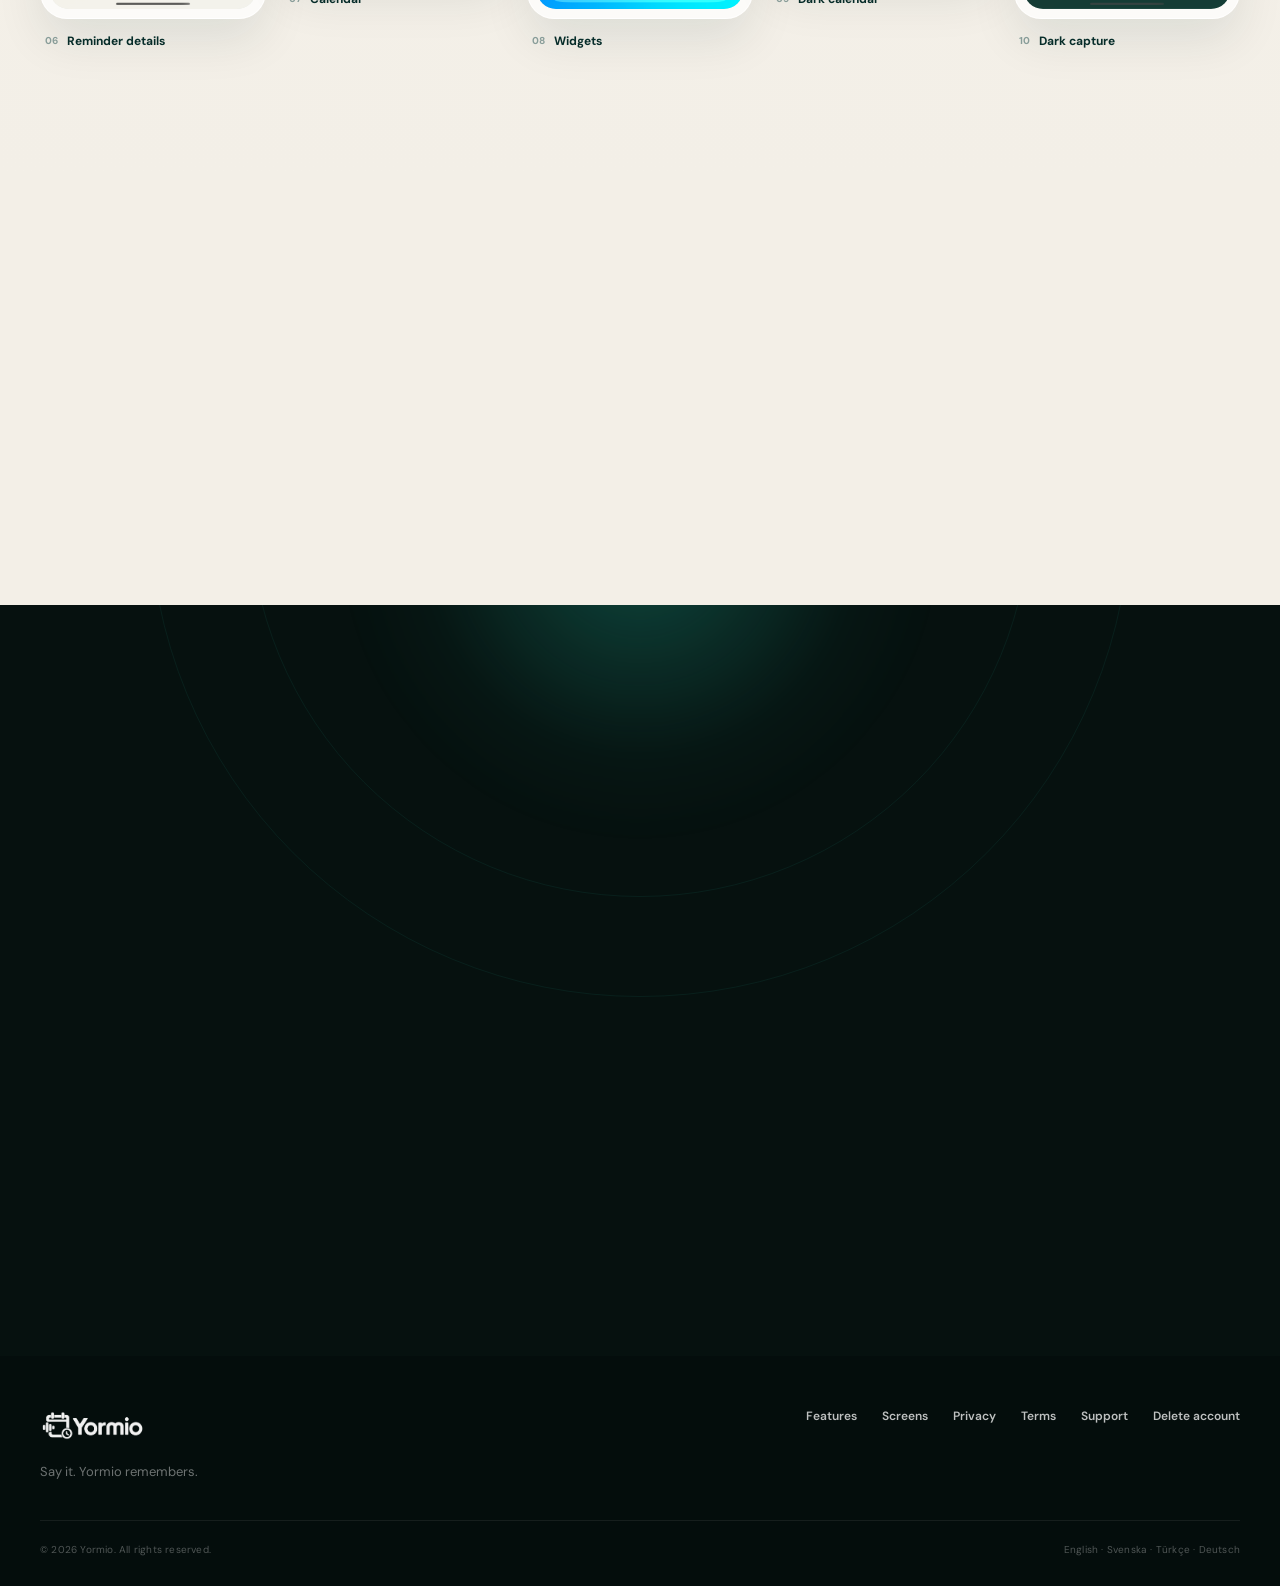
==== commit bc17a363: "Add Yormio walkthrough video section" ====
--- a/index.html
+++ b/index.html
@@ -40,6 +40,7 @@
         </button>
 
         <nav class="main-nav" aria-label="Primary navigation">
+          <a href="#how-it-works">How it works</a>
           <a href="#features">Features</a>
           <a href="#screens">Screens</a>
           <a href="#privacy">Privacy</a>
@@ -61,7 +62,7 @@
             </p>
             <div class="hero-actions">
               <a class="button button-primary" href="#download">Get Yormio</a>
-              <a class="button button-ghost" href="#screens">See the app</a>
+              <a class="button button-ghost" href="#how-it-works">Watch how it works</a>
             </div>
             <div class="hero-meta" aria-label="Yormio highlights">
               <div><strong>Voice + text</strong><span>Fast capture</span></div>
@@ -74,6 +75,40 @@
             <div class="hero-image-frame">
               <img src="./assets/yormio-branding.png" alt="Yormio app overview with reminders, voice capture and calendar" />
               <div class="hero-sheen" aria-hidden="true"></div>
+            </div>
+          </div>
+        </div>
+      </section>
+
+      <section class="video-section" id="how-it-works" aria-labelledby="video-title">
+        <div class="shell video-grid">
+          <div class="video-copy reveal">
+            <div class="eyebrow"><span></span>Yormio in motion</div>
+            <h2 id="video-title">One sentence.<br />Three reminders.</h2>
+            <p>Tap the mic and say what you need. Yormio separates the tasks, fills in the details, and lets you review each reminder before you approve it.</p>
+            <div class="video-caption">
+              <span class="video-caption-icon" aria-hidden="true">▶</span>
+              <span>Watch our first film <small>35 seconds · Sound on</small></span>
+            </div>
+          </div>
+
+          <div class="video-showcase reveal reveal-late">
+            <div class="video-glow" aria-hidden="true"></div>
+            <div class="video-frame">
+              <video
+                id="yormio-film"
+                controls
+                playsinline
+                preload="metadata"
+                poster="./assets/videos/how-yormio-works-poster.jpg"
+                aria-label="How Yormio works: say multiple tasks, review each reminder, and approve them"
+              >
+                <source src="./assets/videos/en:how-yormio-works-v1.mp4" type="video/mp4" />
+                Your browser does not support this video.
+              </video>
+              <button class="video-play" type="button" aria-label="Play How Yormio Works video" aria-controls="yormio-film">
+                <span aria-hidden="true">▶</span>
+              </button>
             </div>
           </div>
         </div>
--- a/styles.css
+++ b/styles.css
@@ -361,6 +361,133 @@
   }
 }
 
+.video-section {
+  position: relative;
+  overflow: hidden;
+  padding: 112px 0;
+  scroll-margin-top: 70px;
+  background:
+    radial-gradient(circle at 75% 48%, rgba(37, 201, 174, 0.1), transparent 34%),
+    var(--paper);
+}
+.video-grid {
+  display: grid;
+  grid-template-columns: minmax(0, 1fr) minmax(0, 0.9fr);
+  align-items: center;
+  gap: clamp(40px, 8vw, 125px);
+}
+.video-copy {
+  max-width: 550px;
+}
+.video-copy h2 {
+  margin: 19px 0 20px;
+  font-size: clamp(42px, 4.7vw, 68px);
+  line-height: 1.04;
+  letter-spacing: -0.05em;
+}
+.video-copy > p {
+  max-width: 490px;
+  margin: 0;
+  color: var(--ink-soft);
+  font-size: 17px;
+  line-height: 1.75;
+}
+.video-caption {
+  display: flex;
+  align-items: center;
+  gap: 14px;
+  margin-top: 36px;
+  padding-top: 24px;
+  border-top: 1px solid var(--line);
+  font-size: 14px;
+  font-weight: 700;
+}
+.video-caption-icon {
+  display: grid;
+  place-items: center;
+  width: 43px;
+  height: 43px;
+  flex: 0 0 auto;
+  border-radius: 50%;
+  color: white;
+  background: var(--teal);
+  font-size: 13px;
+  padding-left: 2px;
+}
+.video-caption small {
+  display: block;
+  margin-top: 3px;
+  color: #718984;
+  font-size: 12px;
+  font-weight: 500;
+}
+.video-showcase {
+  position: relative;
+  display: flex;
+  justify-content: center;
+}
+.video-glow {
+  position: absolute;
+  width: min(100%, 520px);
+  aspect-ratio: 1;
+  top: 50%;
+  left: 50%;
+  transform: translate(-50%, -50%);
+  border-radius: 50%;
+  background: radial-gradient(circle, rgba(37, 201, 174, 0.24), transparent 70%);
+  filter: blur(22px);
+  pointer-events: none;
+}
+.video-frame {
+  position: relative;
+  width: min(100%, 350px);
+  aspect-ratio: 9 / 16;
+  overflow: hidden;
+  border-radius: 31px;
+  background: var(--dark);
+  border: 7px solid var(--ink);
+  box-shadow: 0 34px 80px rgba(6, 50, 45, 0.22), 0 0 0 1px rgba(7, 45, 42, 0.18);
+}
+.video-frame video {
+  display: block;
+  width: 100%;
+  height: 100%;
+  object-fit: cover;
+  background: var(--dark);
+}
+.video-play {
+  position: absolute;
+  top: 50%;
+  left: 50%;
+  display: grid;
+  place-items: center;
+  width: 76px;
+  height: 76px;
+  padding: 0 0 0 5px;
+  transform: translate(-50%, -50%);
+  border: 1px solid rgba(255, 255, 255, 0.5);
+  border-radius: 50%;
+  color: white;
+  background: rgba(7, 45, 42, 0.8);
+  backdrop-filter: blur(10px);
+  box-shadow: 0 13px 36px rgba(0, 0, 0, 0.28);
+  cursor: pointer;
+  font-size: 24px;
+  transition: transform 0.2s ease, background 0.2s ease, opacity 0.2s ease;
+}
+.video-play:hover {
+  transform: translate(-50%, -50%) scale(1.08);
+  background: var(--teal);
+}
+.video-play:focus-visible {
+  outline: 3px solid var(--mint);
+  outline-offset: 4px;
+}
+.video-frame.is-playing .video-play {
+  opacity: 0;
+  pointer-events: none;
+}
+
 .ticker {
   overflow: hidden;
   background: var(--ink);
@@ -1088,6 +1215,16 @@
   .section {
     padding: 91px 0;
   }
+  .video-section {
+    padding: 85px 0;
+  }
+  .video-grid {
+    grid-template-columns: 1fr;
+    gap: 45px;
+  }
+  .video-copy {
+    max-width: 650px;
+  }
   .feature-grid {
     grid-template-columns: 1fr;
   }
@@ -1165,6 +1302,15 @@
   .download-inner h2 {
     font-size: 39px;
   }
+  .video-copy h2 {
+    font-size: 39px;
+  }
+  .video-copy > p {
+    font-size: 16px;
+  }
+  .video-frame {
+    width: min(100%, 310px);
+  }
   .feature-card {
     min-height: 230px;
     padding: 26px;
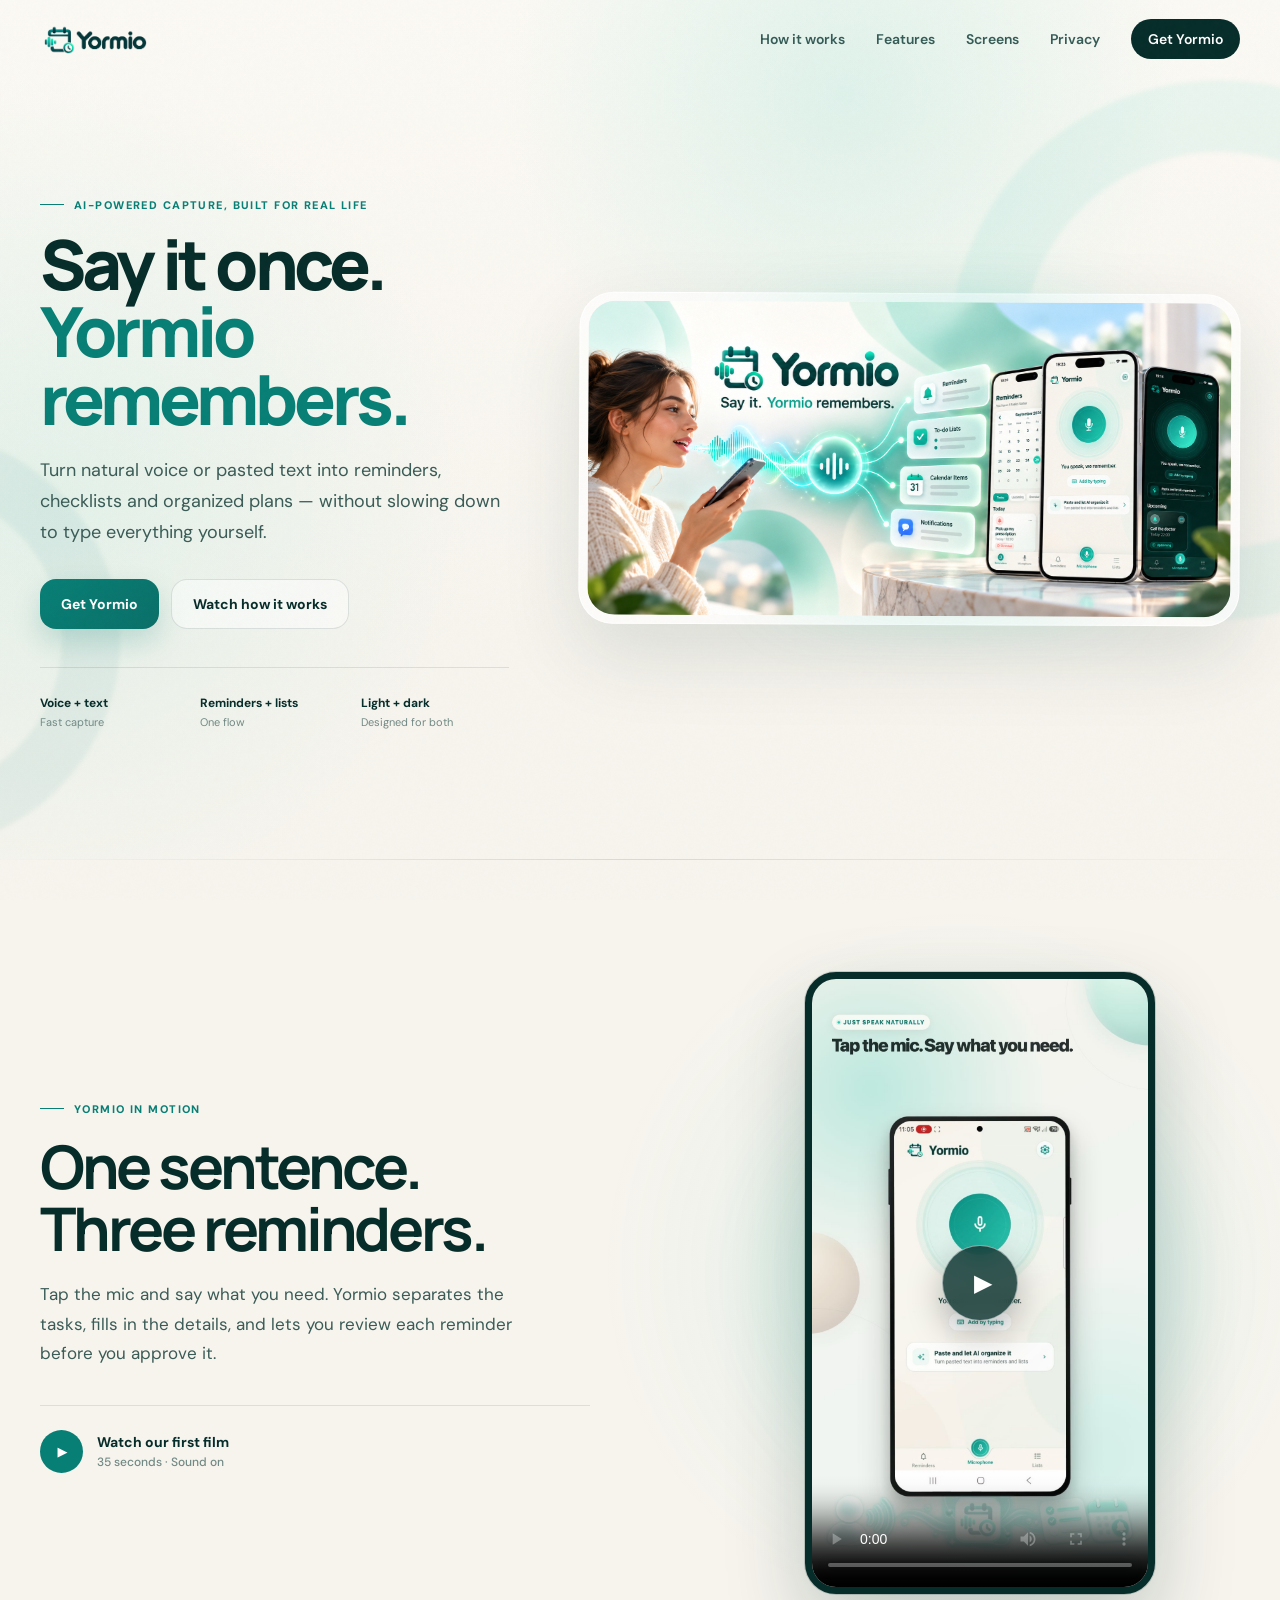
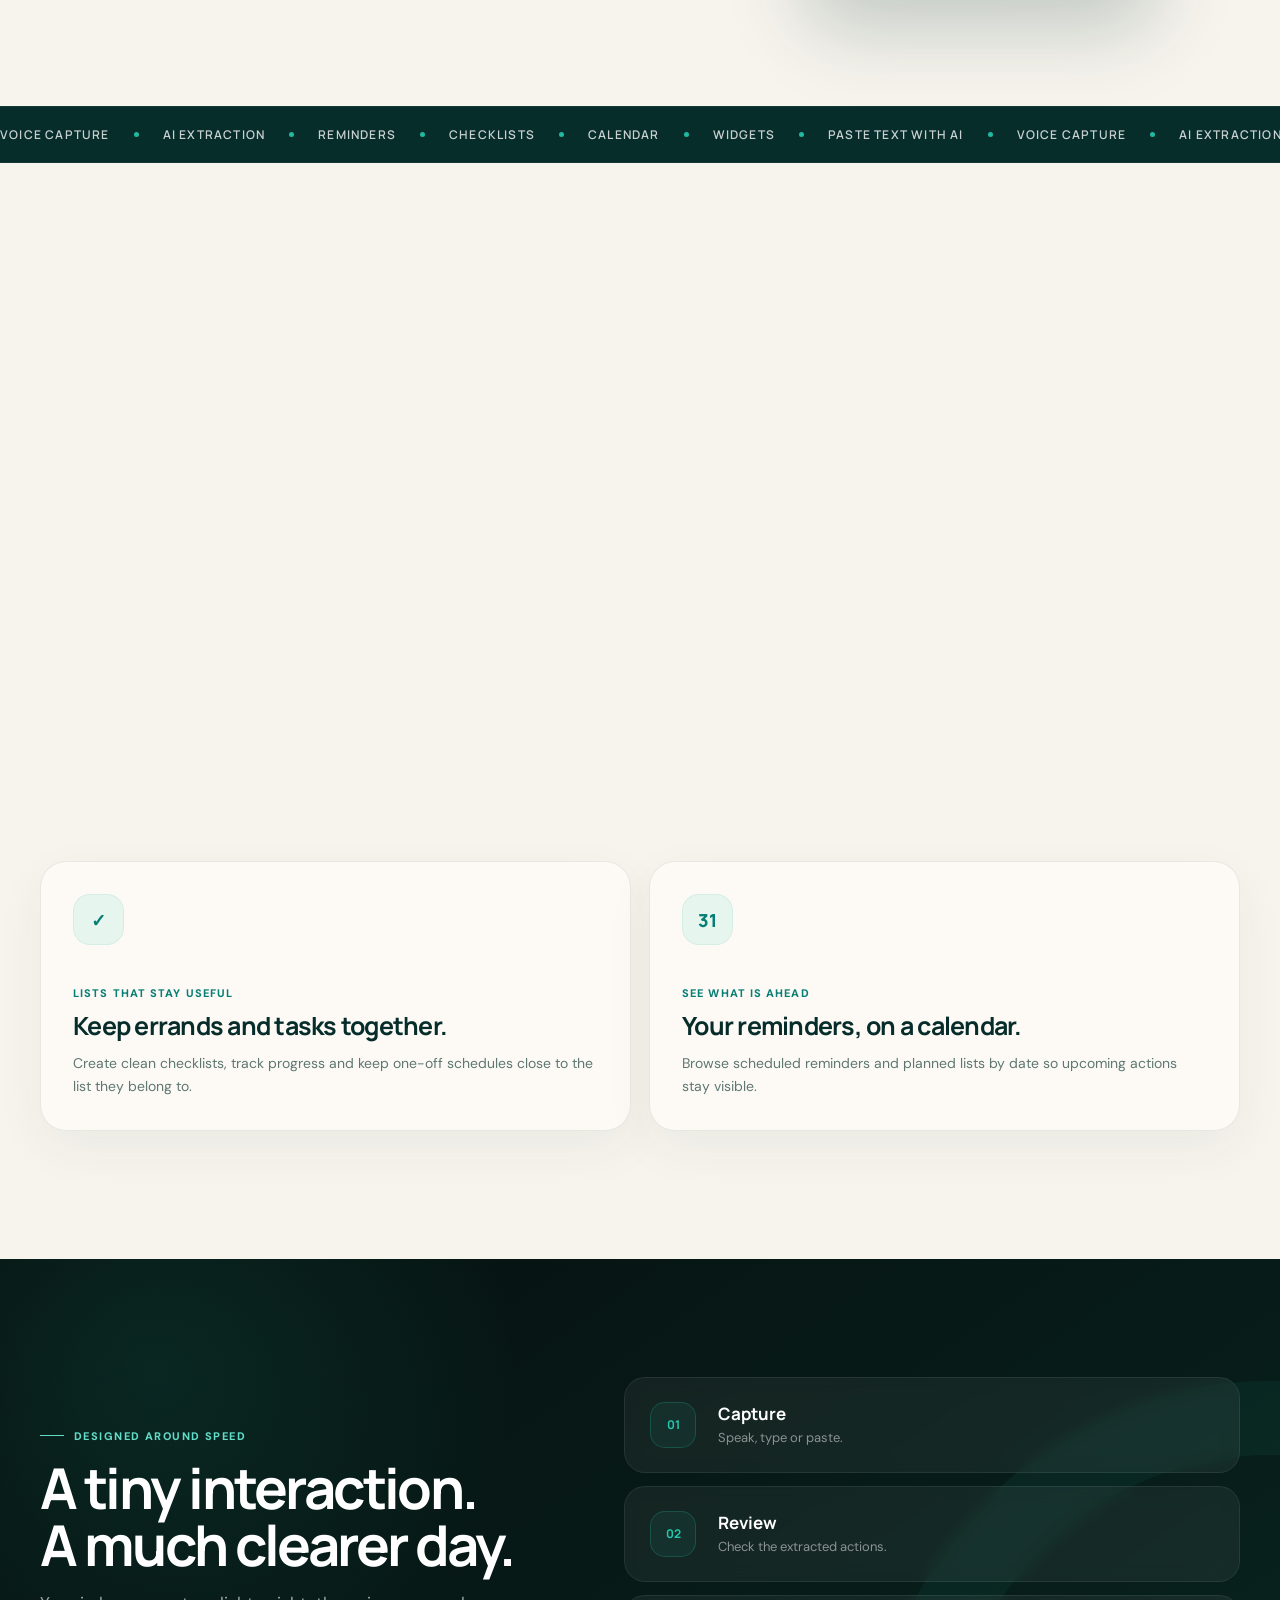
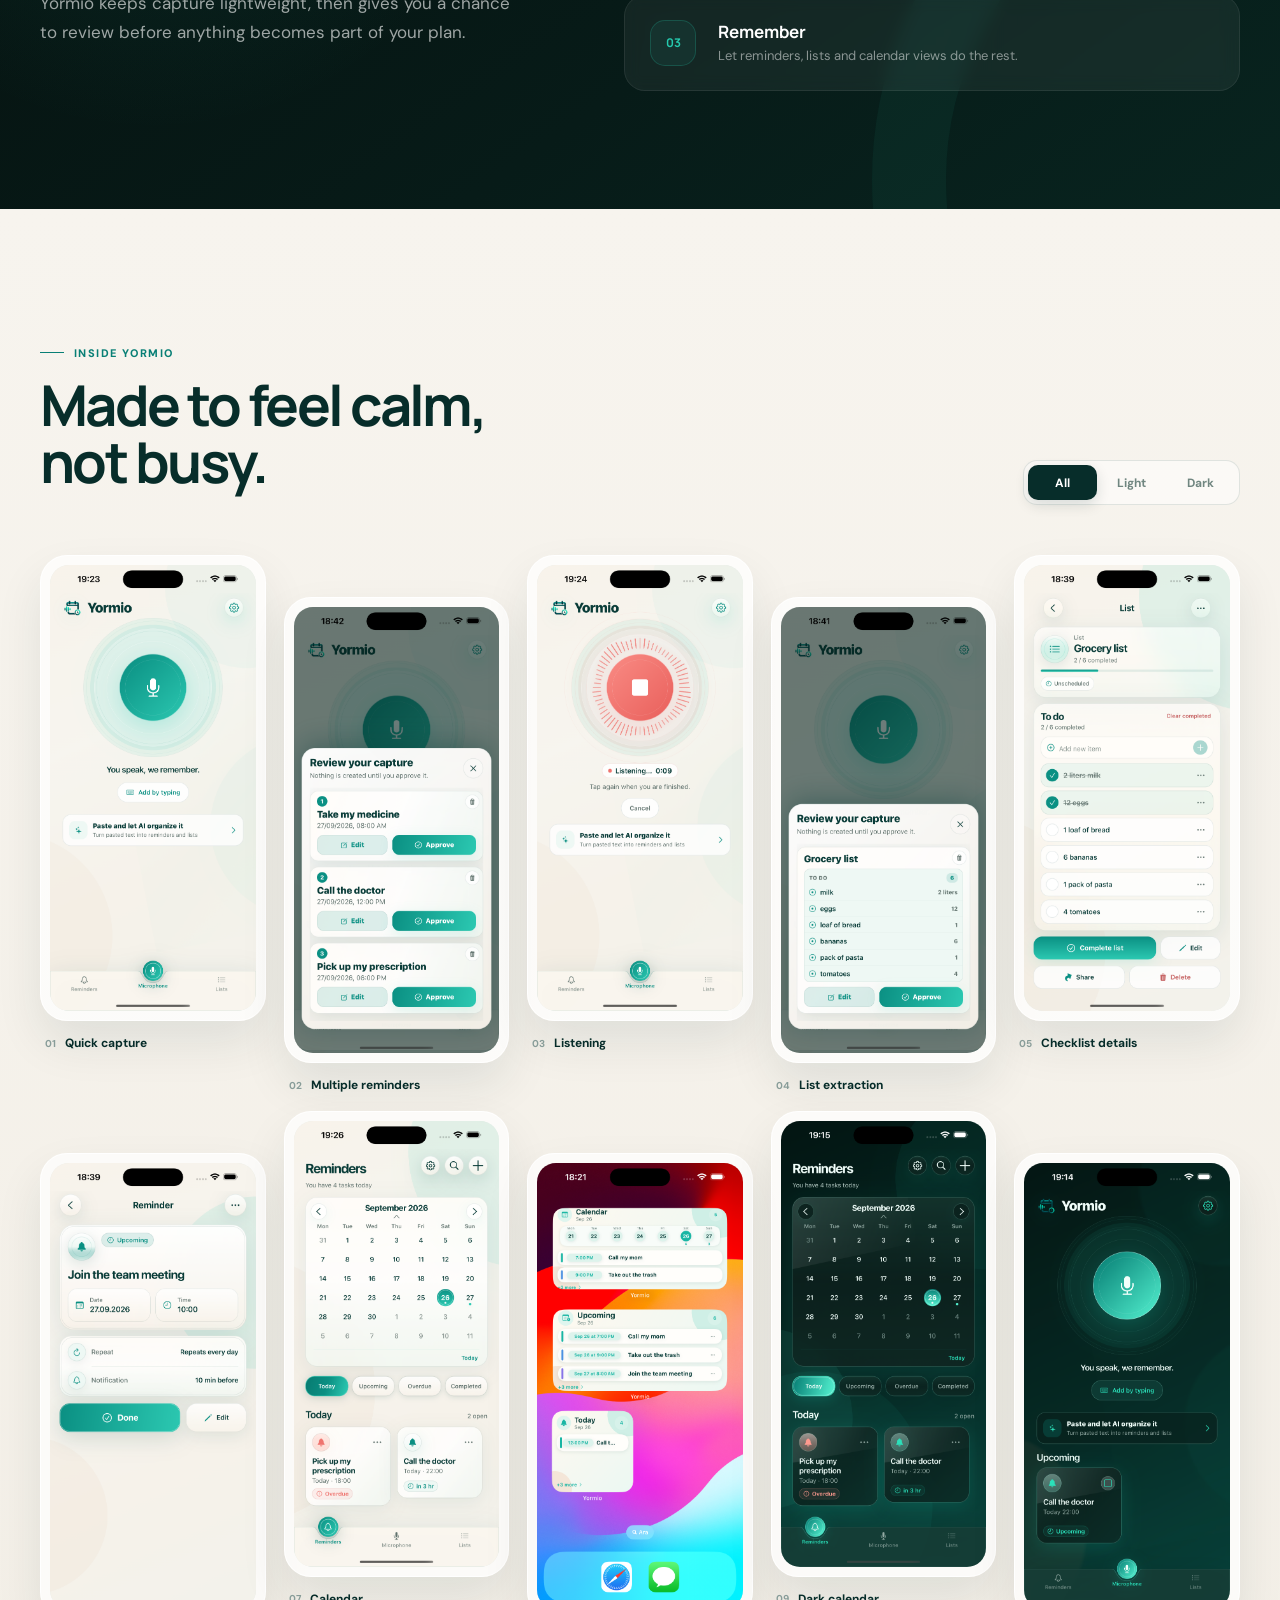
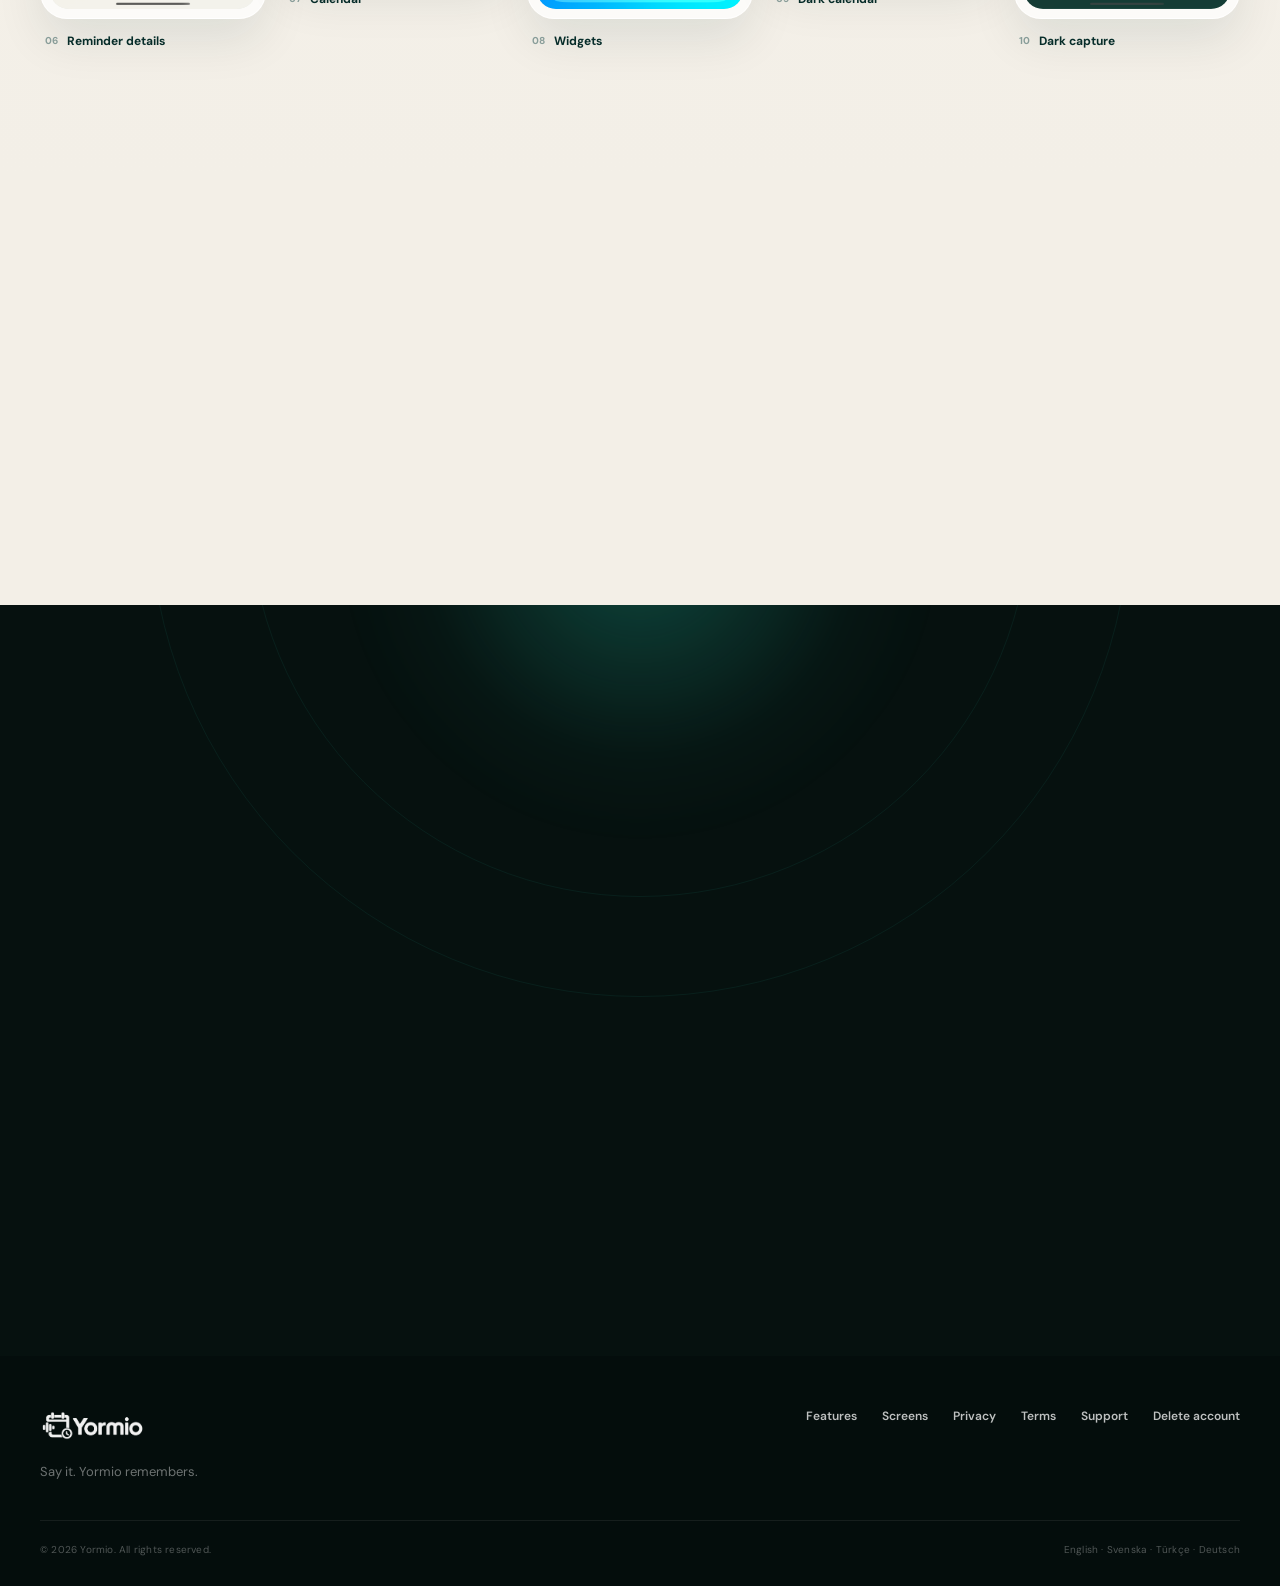
==== commit a49a7932: "Add live App Store and Google Play links" ====
--- a/index.html
+++ b/index.html
@@ -286,7 +286,7 @@
               <span class="store-symbol store-play">▶</span><span><small>GET IT ON</small><strong>Google Play</strong></span>
             </a>
           </div>
-          <div class="store-note" id="store-note">Store links can be activated when your listings are live.</div>
+          <div class="store-note" id="store-note">Available on the App Store and Google Play.</div>
         </div>
       </section>
     </main>
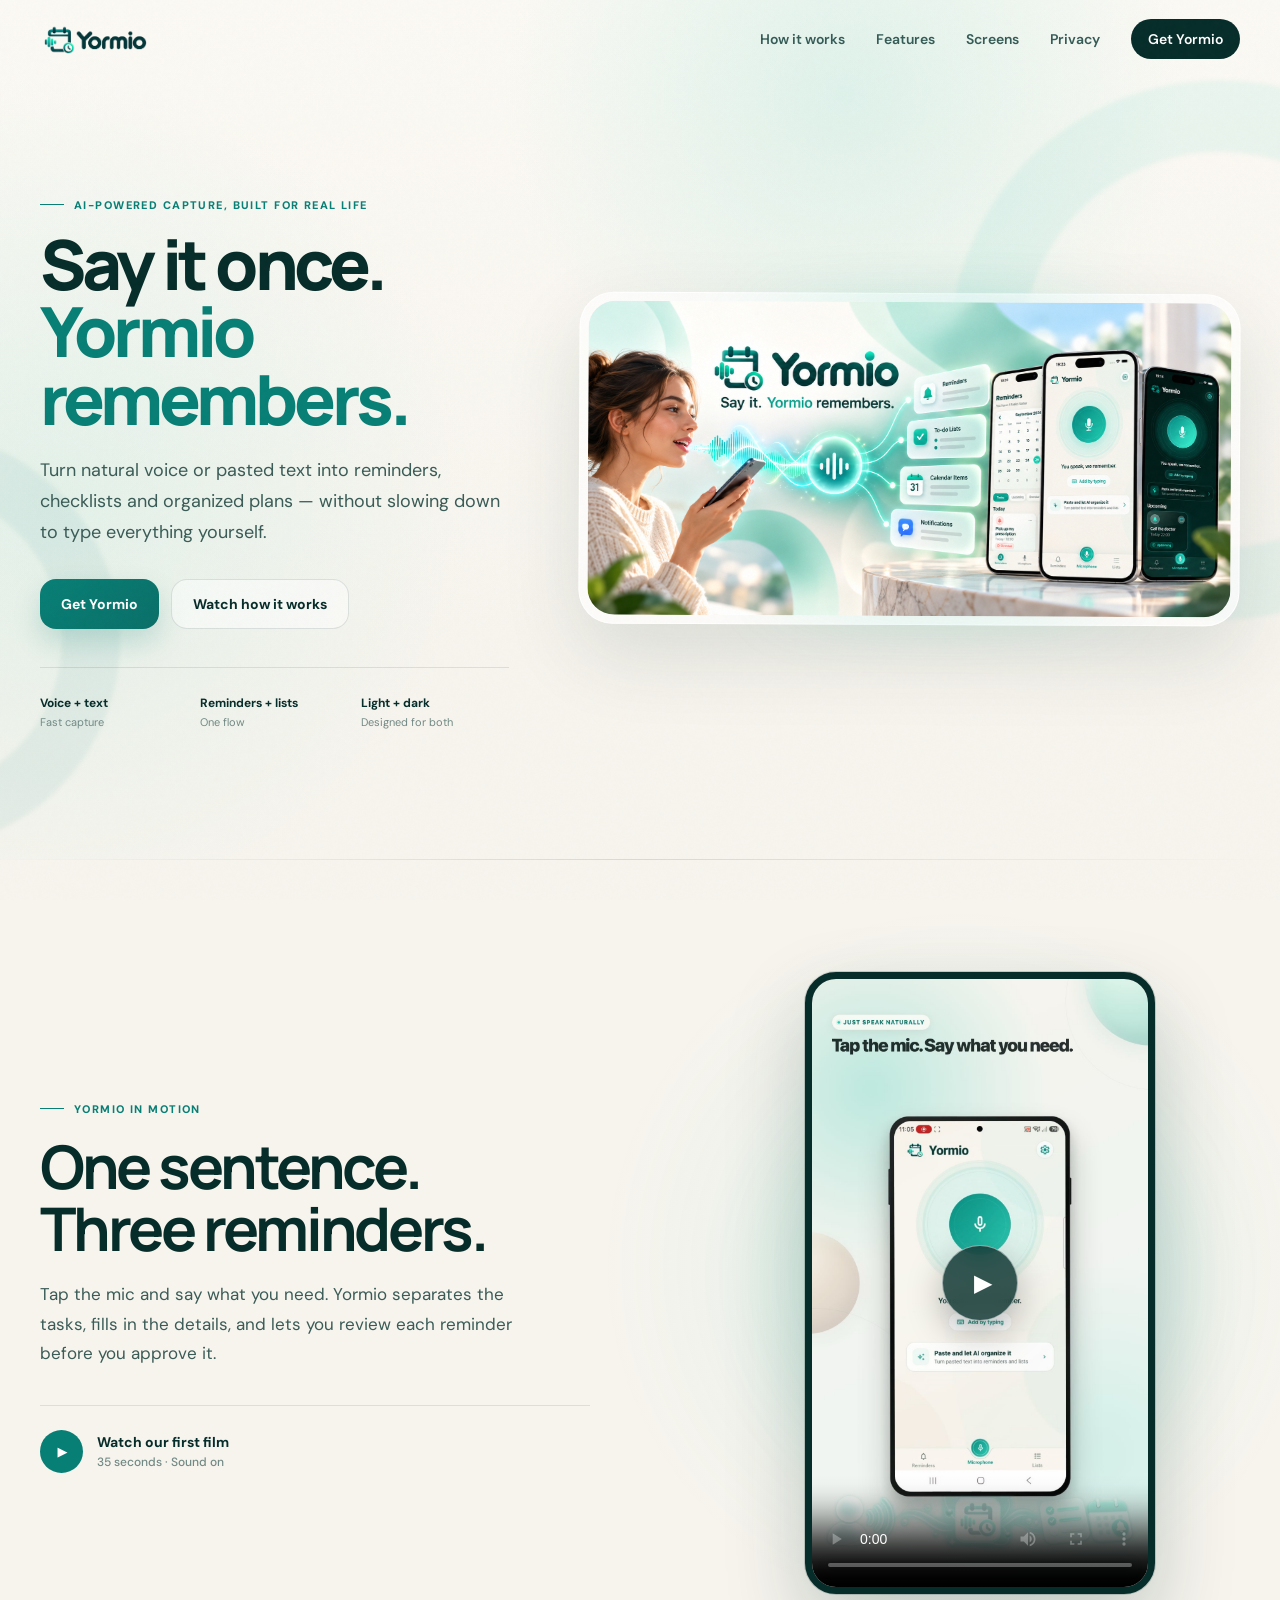
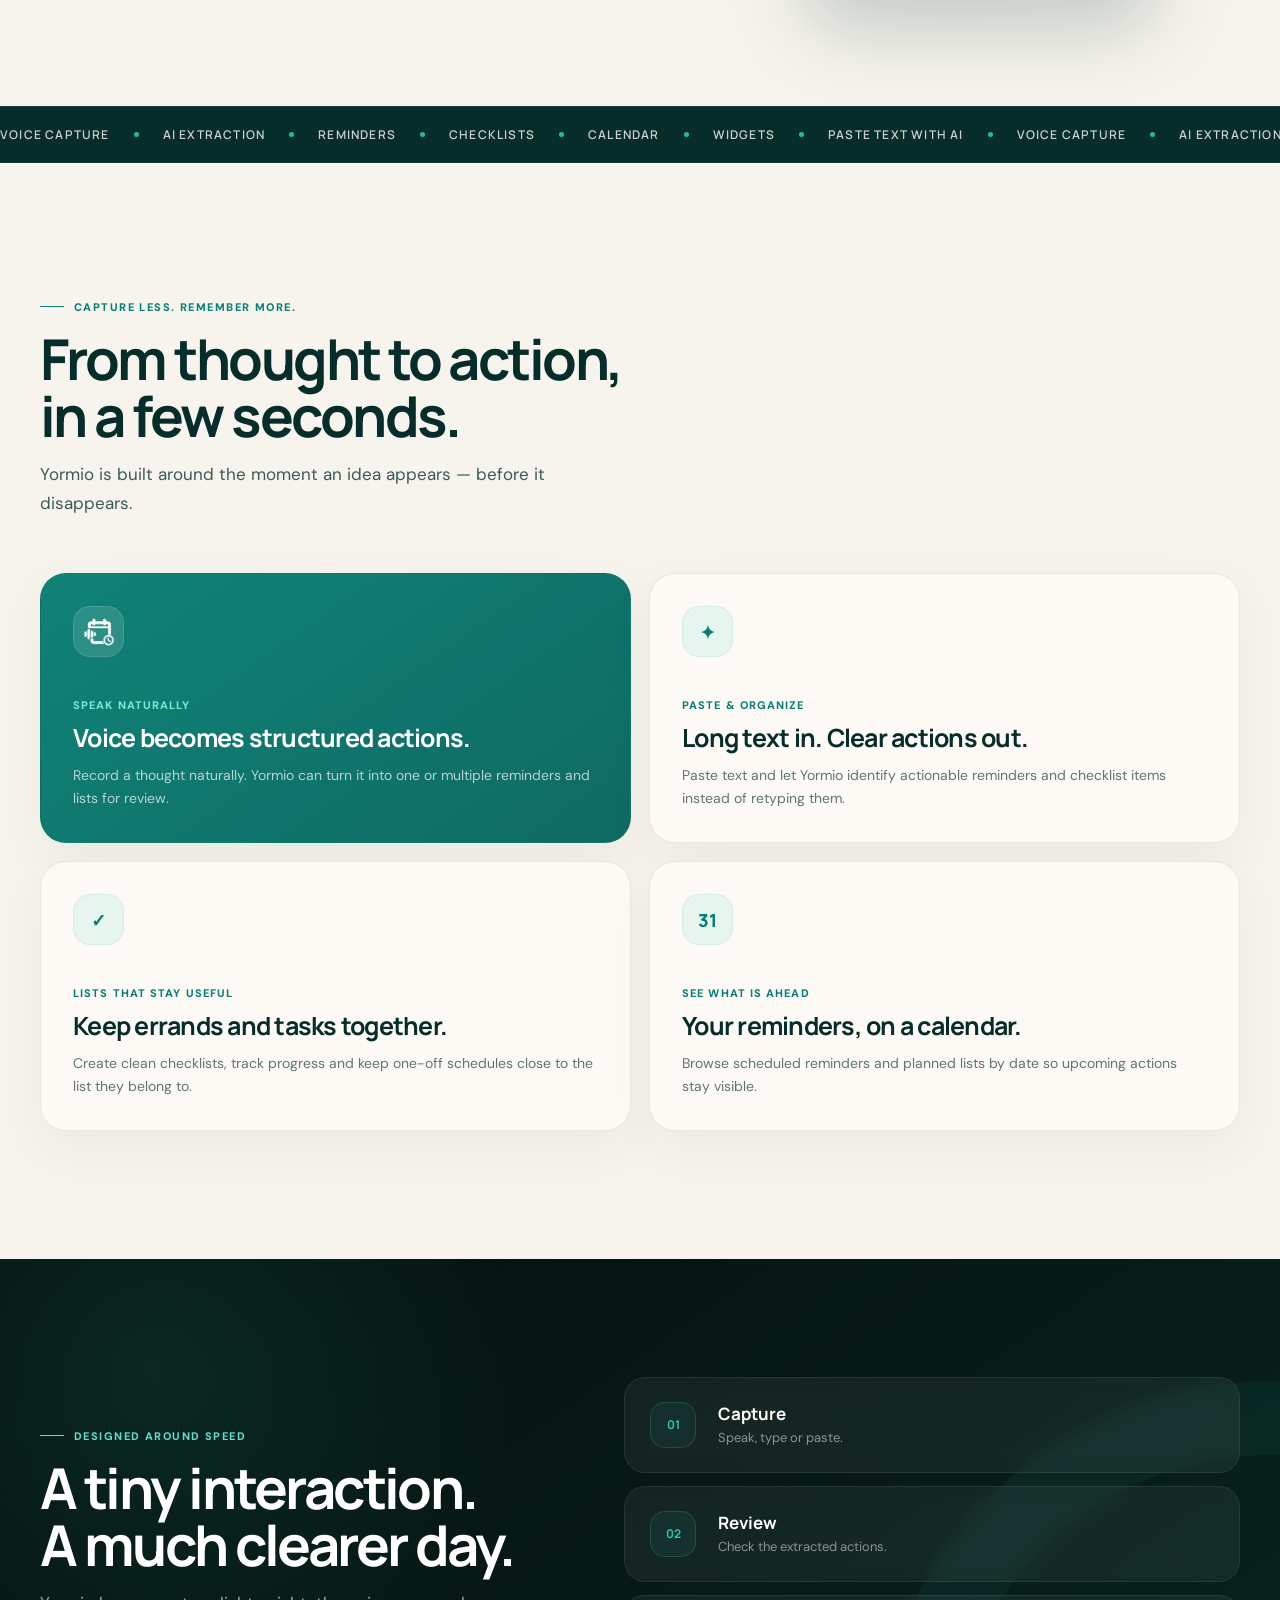
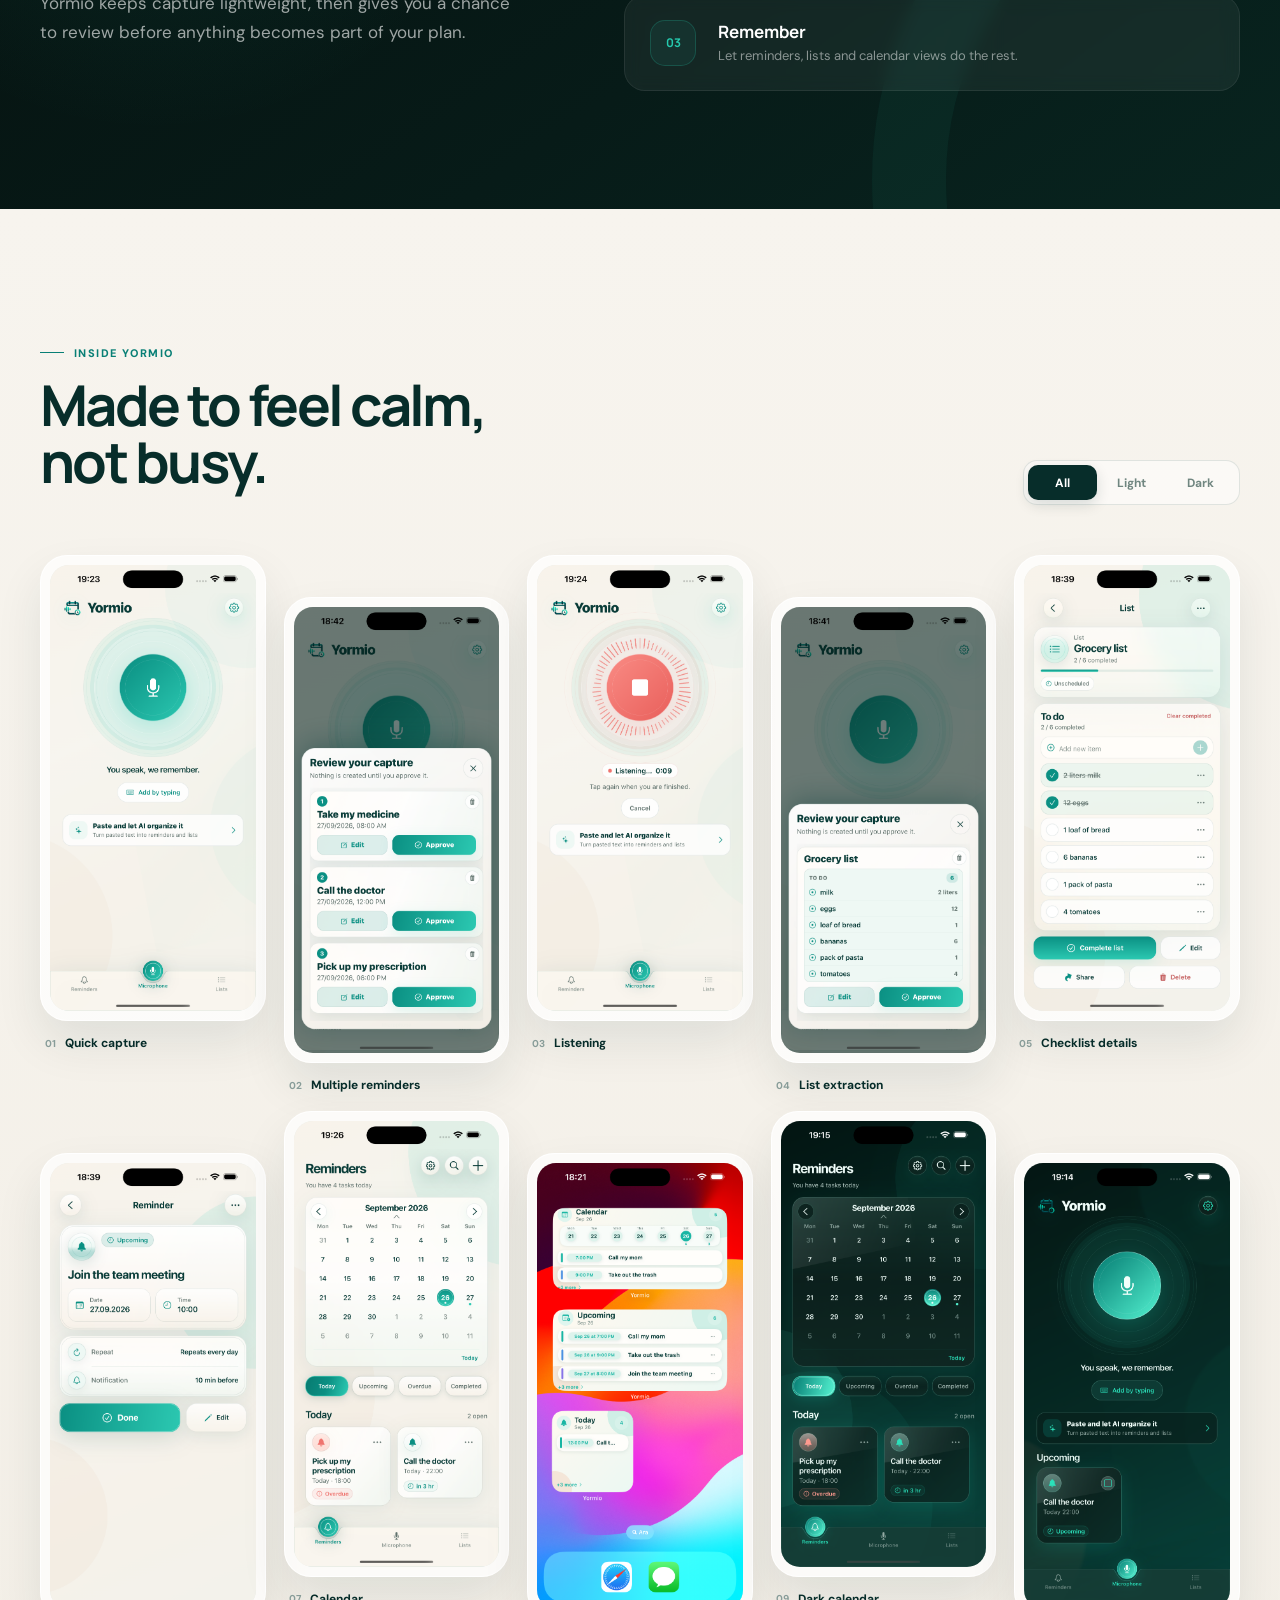
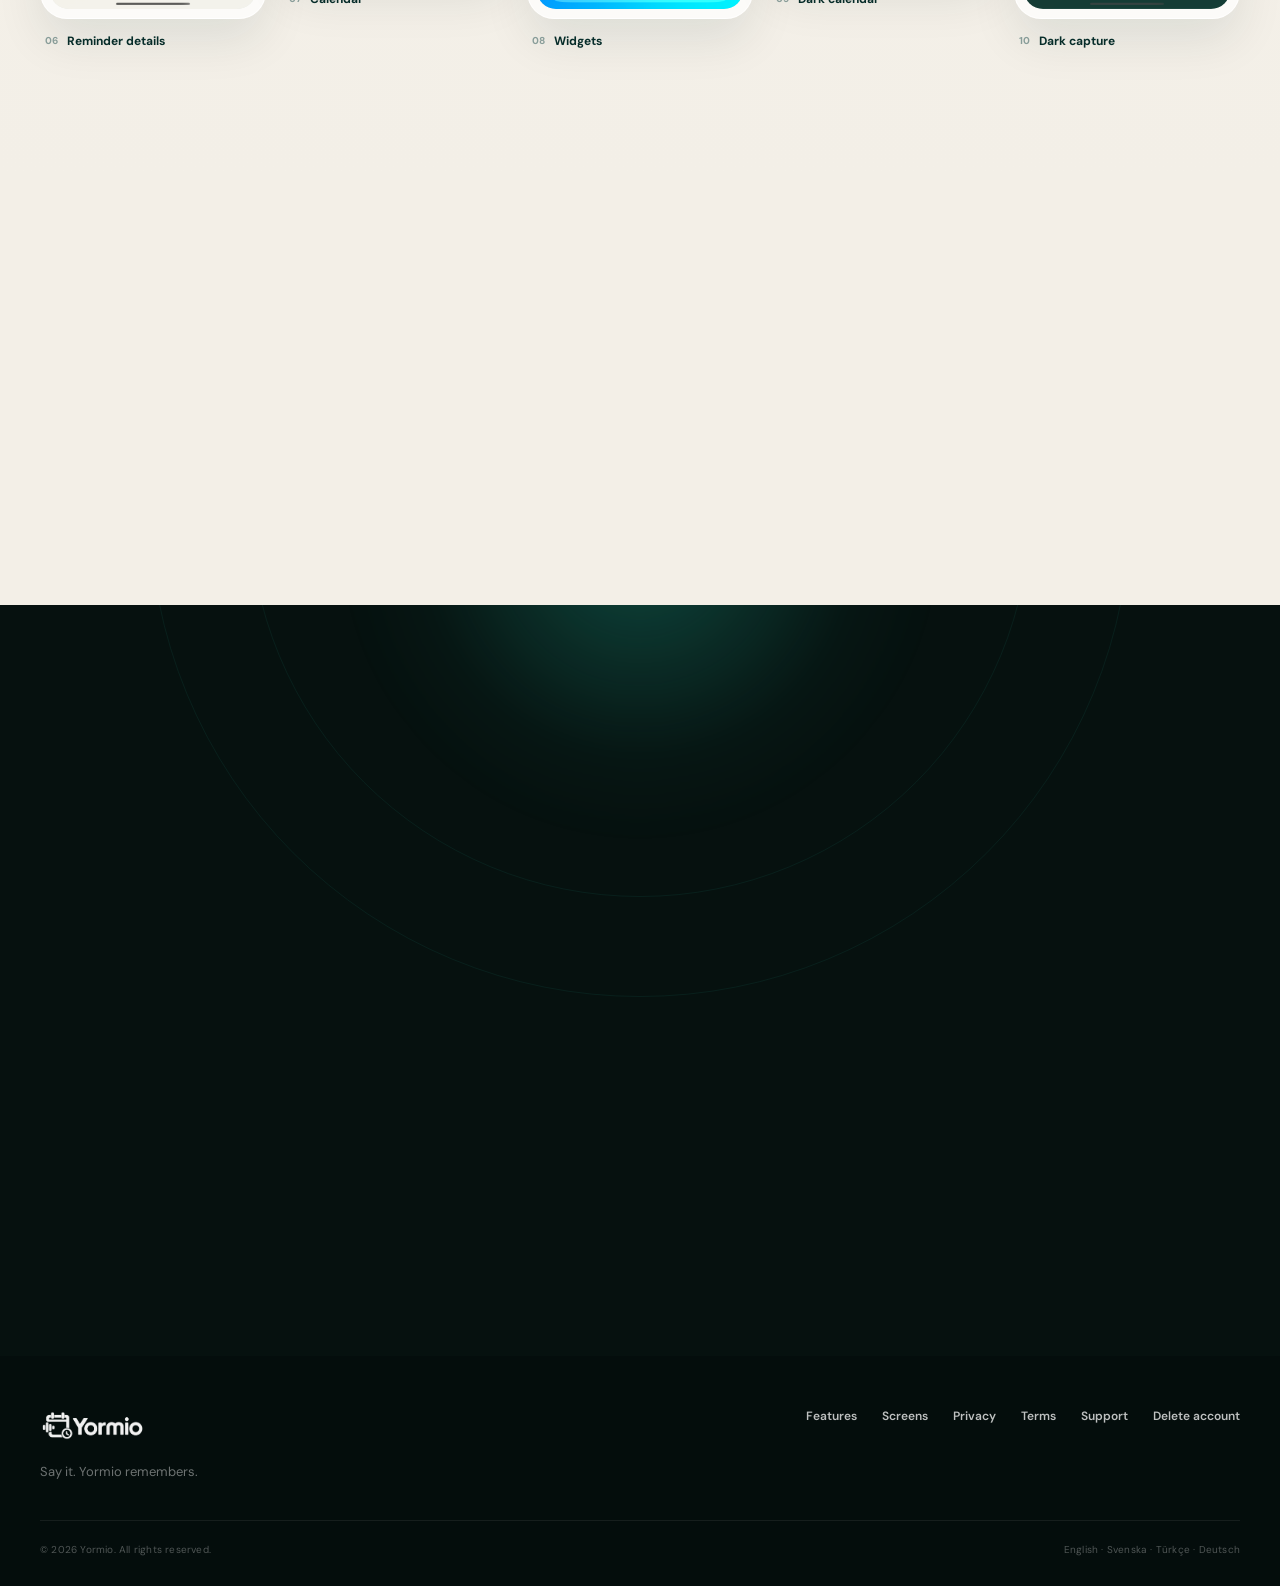
==== commit 81413427: "Add Google site verification meta tag" ====
--- a/index.html
+++ b/index.html
@@ -2,6 +2,7 @@
 <html lang="en">
   <head>
     <meta charset="UTF-8" />
+    <meta name="google-site-verification" content="UmdNBBzan2DNb3ATfU70uPWo_S9FNsxRKBIwvK98AVA" />
     <meta name="viewport" content="width=device-width, initial-scale=1" />
     <meta name="theme-color" content="#f7f4ee" />
     <meta
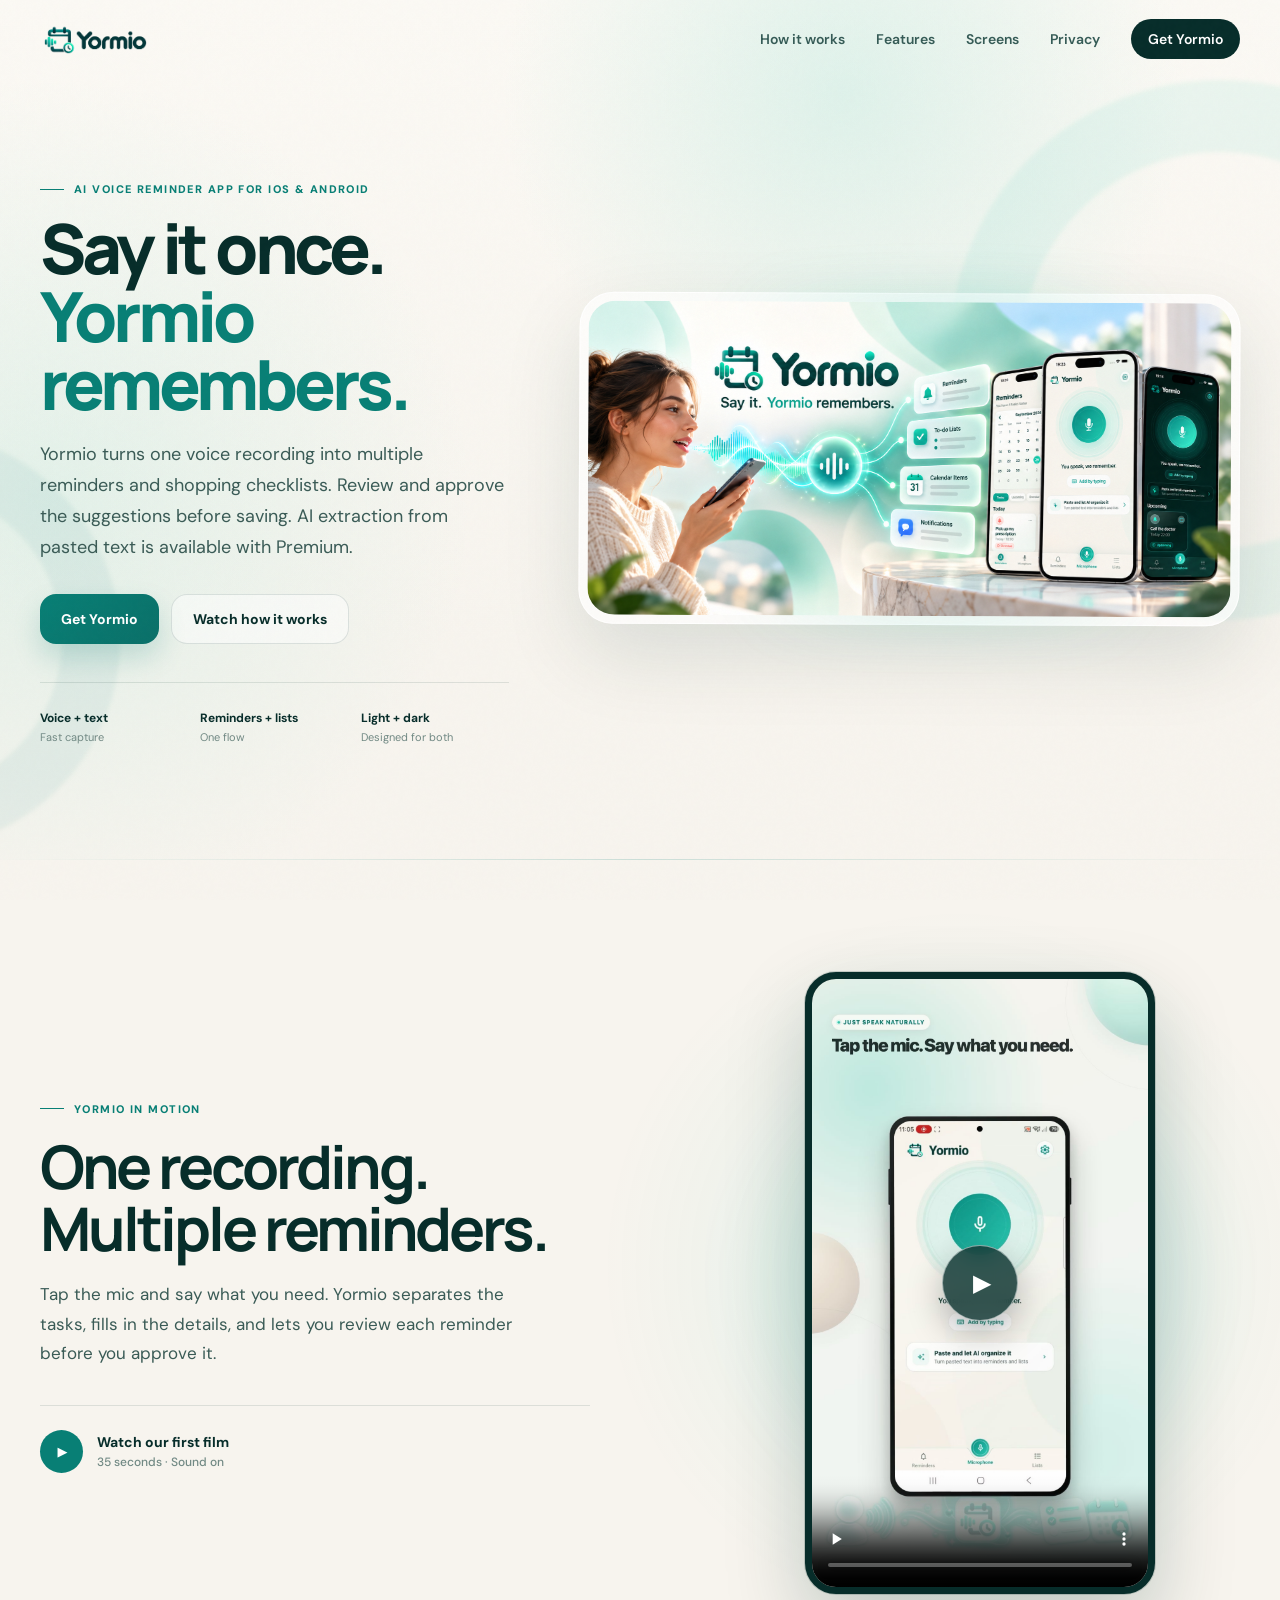
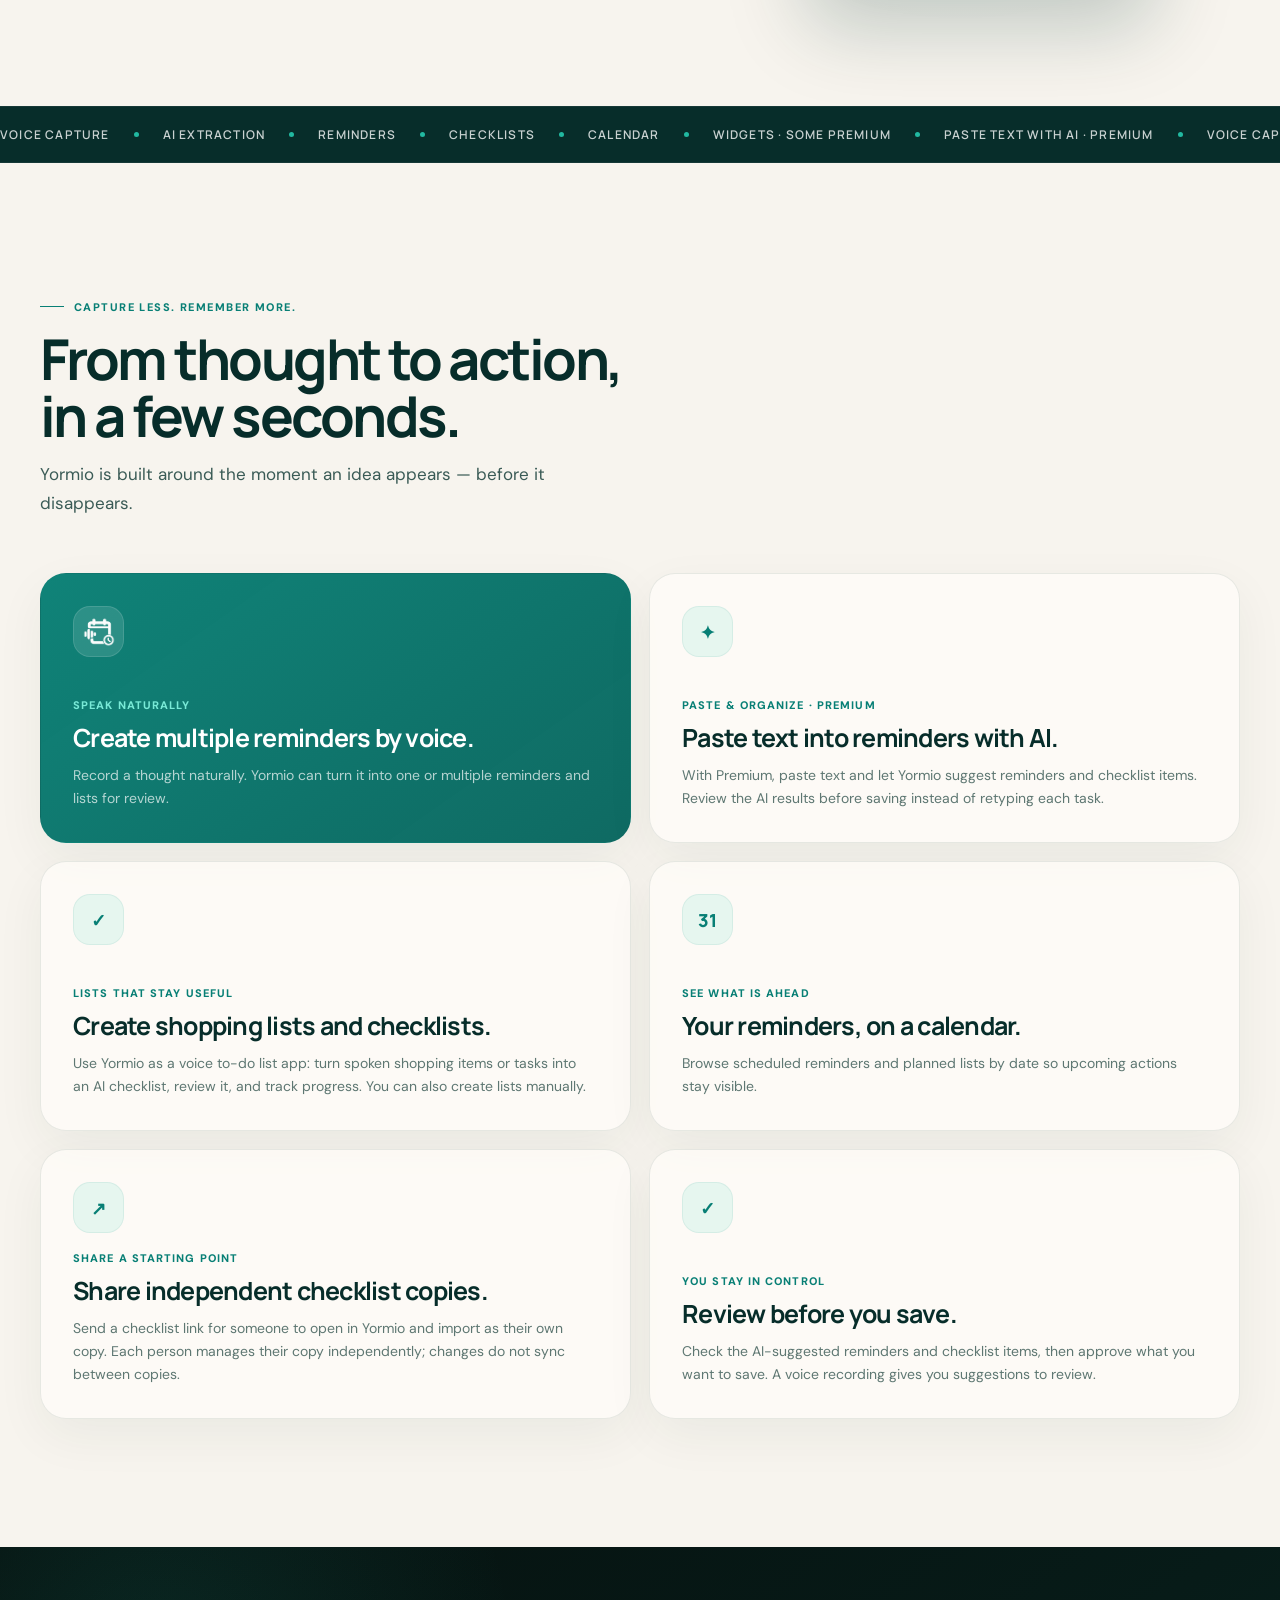
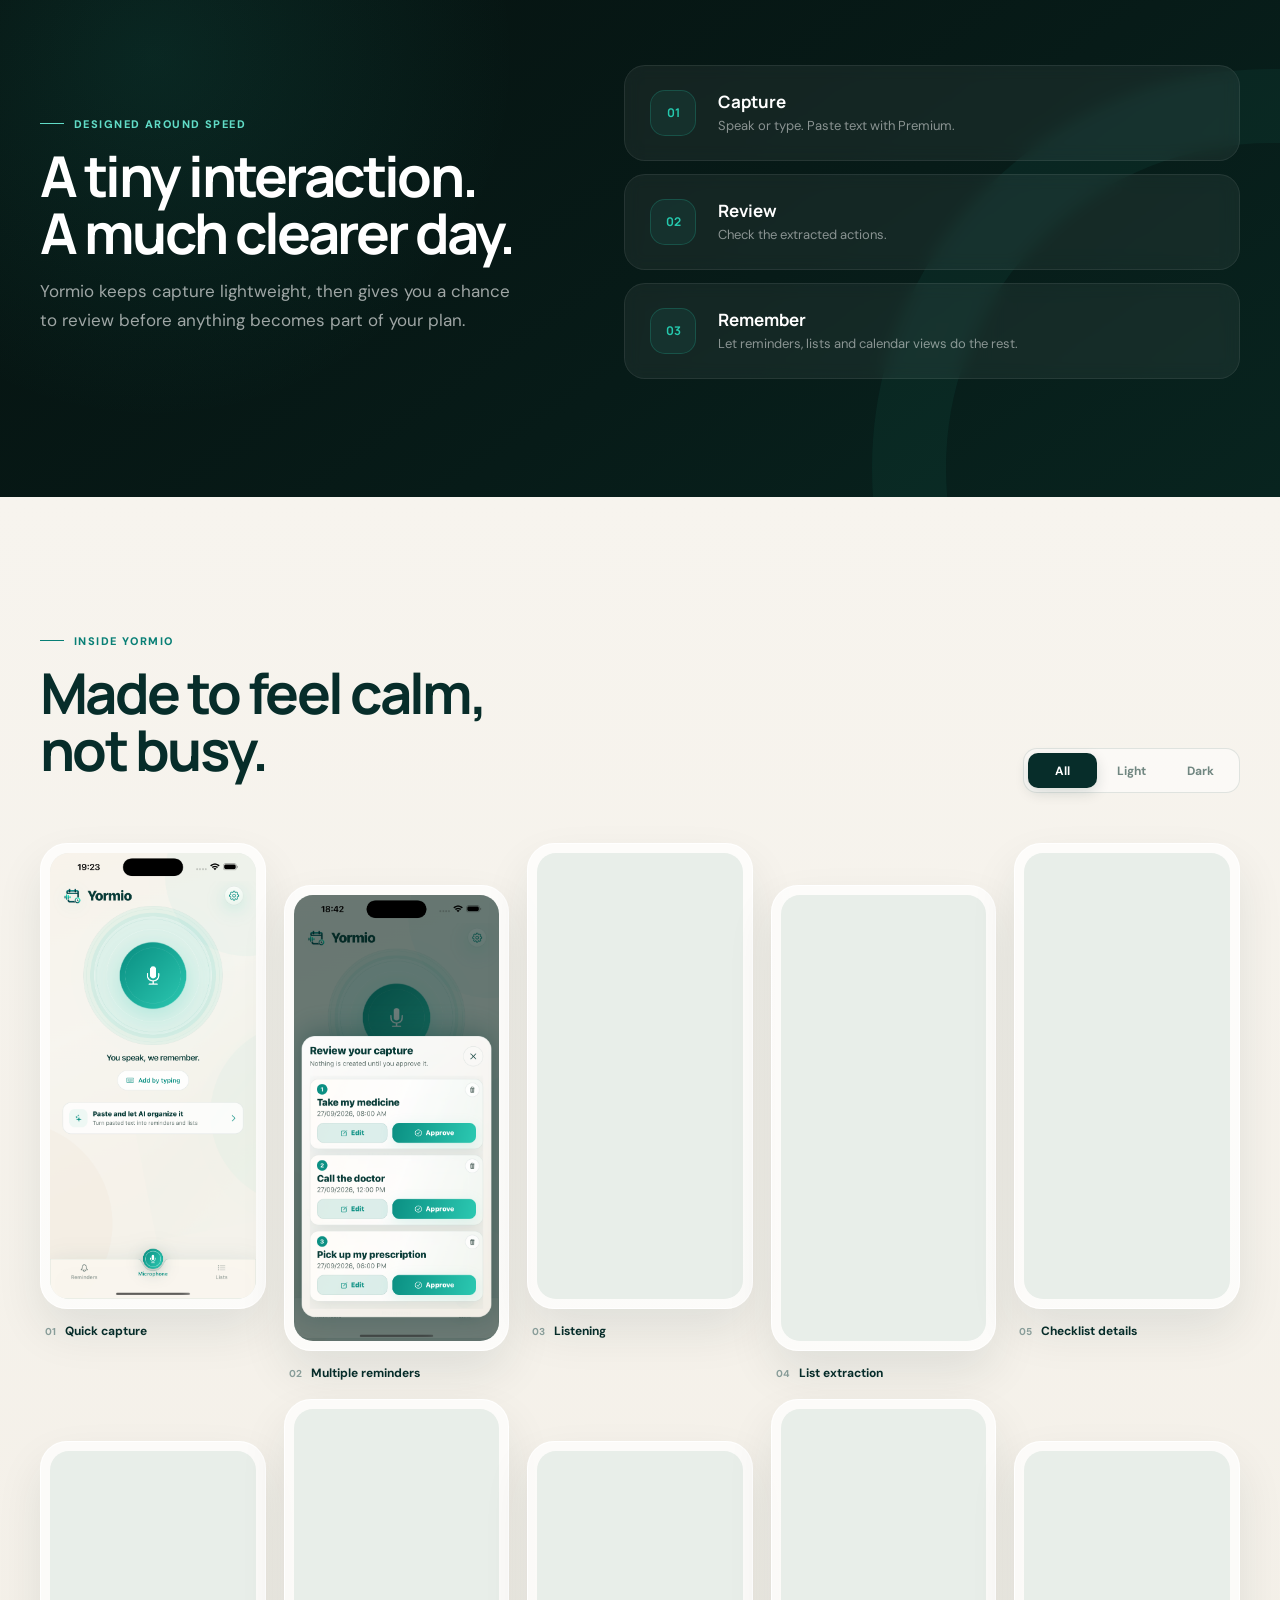
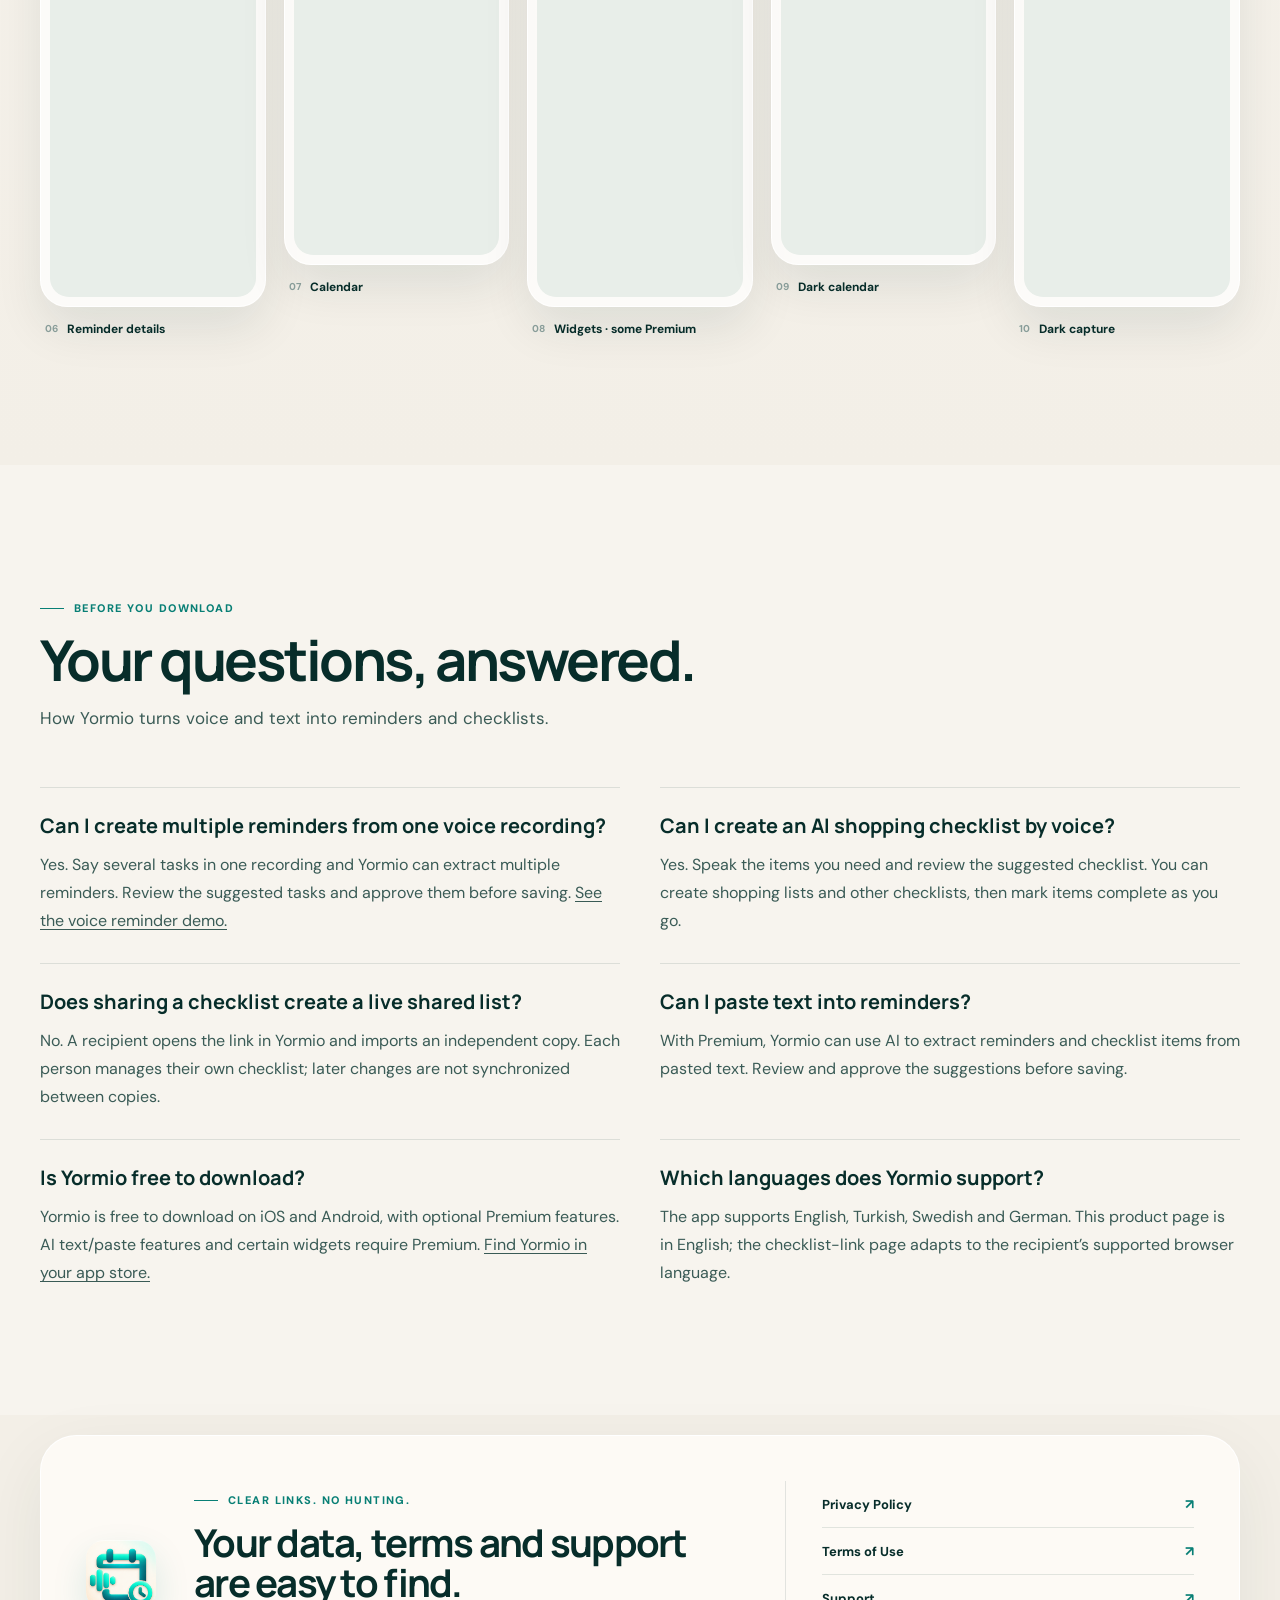
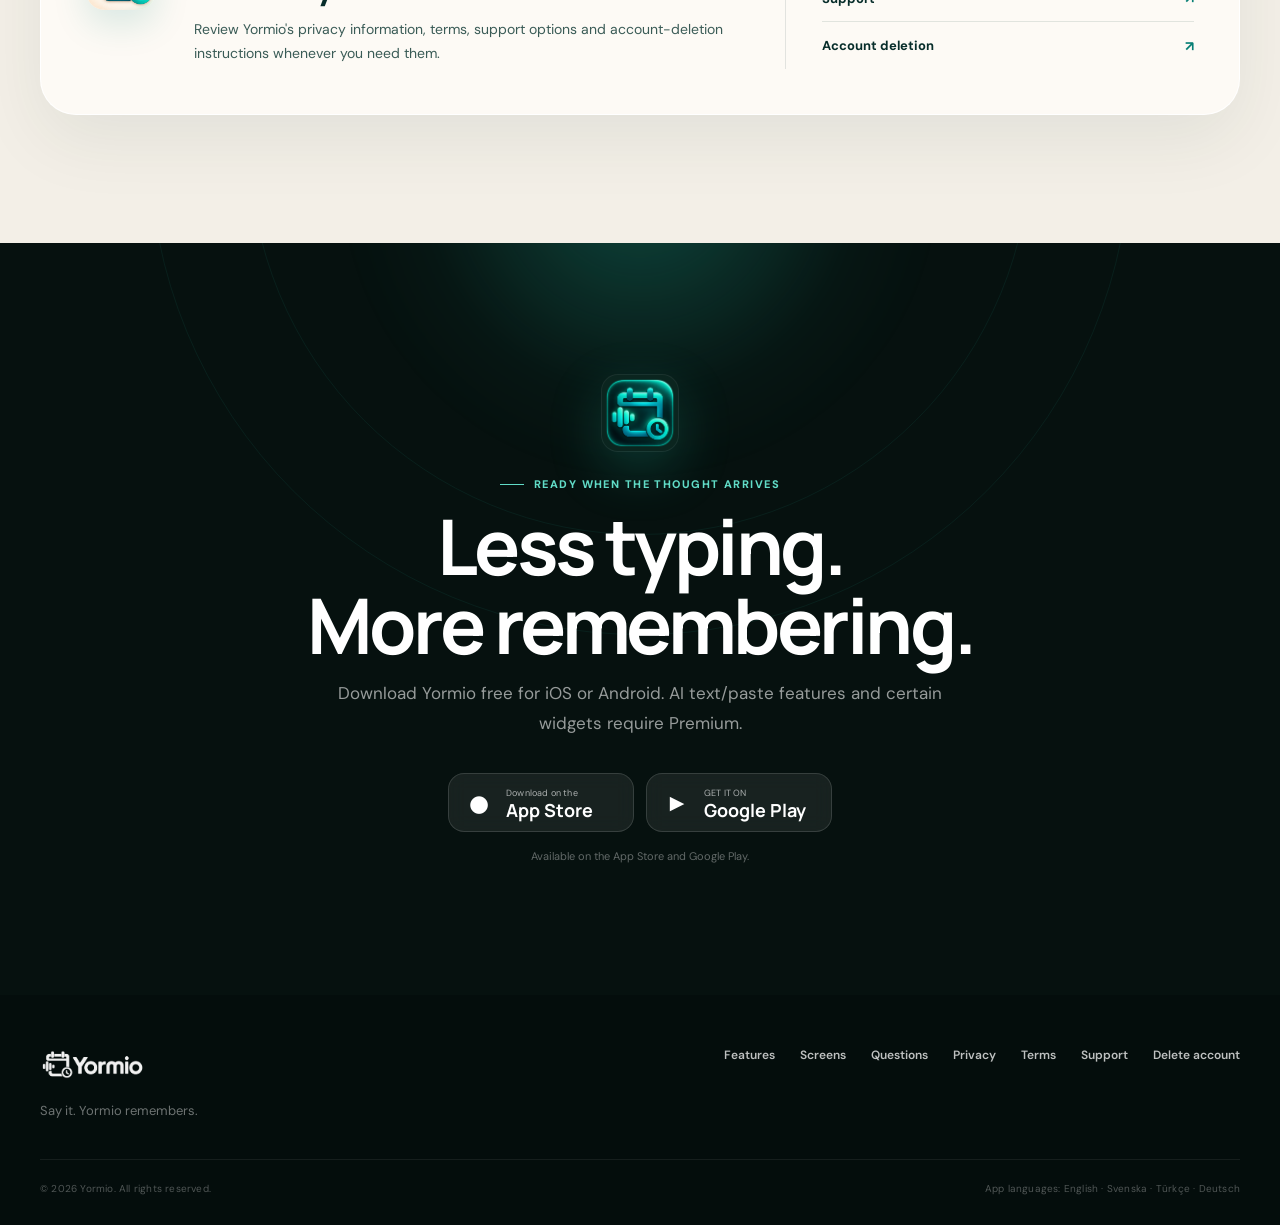
==== commit 56878641: "Improve landing page SEO and crawlable product information" ====
--- a/index.html
+++ b/index.html
@@ -5,19 +5,23 @@
     <meta name="google-site-verification" content="UmdNBBzan2DNb3ATfU70uPWo_S9FNsxRKBIwvK98AVA" />
     <meta name="viewport" content="width=device-width, initial-scale=1" />
     <meta name="theme-color" content="#f7f4ee" />
-    <meta
-      name="description"
-      content="Yormio turns natural voice and text into reminders, lists and organized plans — fast."
-    />
-    <meta property="og:title" content="Yormio — Say it. Yormio remembers." />
-    <meta
-      property="og:description"
-      content="Capture reminders, lists and plans with your voice or text. Yormio keeps the rest organized."
-    />
+    <meta name="description" content="Create multiple reminders from one voice recording, review before saving, and share independent checklist copies. Download Yormio free on iOS and Android." />
+    <link rel="canonical" href="https://yormio-app.netlify.app/" />
+    <meta property="og:title" content="Yormio — AI Voice Reminders &amp; Checklists for iOS and Android" />
+    <meta property="og:description" content="Create multiple reminders from one voice recording, review before saving, and share independent checklist copies. Download Yormio free on iOS and Android." />
     <meta property="og:type" content="website" />
-    <meta property="og:image" content="/assets/yormio-branding.png" />
+    <meta property="og:url" content="https://yormio-app.netlify.app/" />
+    <meta property="og:site_name" content="Yormio" />
+    <meta property="og:image" content="https://yormio-app.netlify.app/assets/yormio-branding.png" />
+    <meta property="og:image:width" content="1794" />
+    <meta property="og:image:height" content="877" />
+    <meta property="og:image:alt" content="Yormio app overview with voice capture, reminders and calendar" />
     <meta name="twitter:card" content="summary_large_image" />
-    <title>Yormio — Say it. Yormio remembers.</title>
+    <meta name="twitter:title" content="Yormio — AI Voice Reminders &amp; Checklists for iOS and Android" />
+    <meta name="twitter:description" content="Create multiple reminders from one voice recording, review before saving, and share independent checklist copies. Download Yormio free on iOS and Android." />
+    <meta name="twitter:image" content="https://yormio-app.netlify.app/assets/yormio-branding.png" />
+    <meta name="twitter:image:alt" content="Yormio app overview with voice capture, reminders and calendar" />
+    <title>Yormio — AI Voice Reminders &amp; Checklists for iOS and Android</title>
     <link rel="icon" type="image/png" href="./assets/logos/yormio-app-icon-light.png" />
     <link rel="apple-touch-icon" href="./assets/logos/yormio-app-icon-light.png" />
     <link rel="preconnect" href="https://fonts.googleapis.com" />
@@ -27,20 +31,74 @@
       rel="stylesheet"
     />
     <link rel="stylesheet" href="./styles.css" />
+    <script type="application/ld+json">
+{
+  "@context": "https://schema.org",
+  "@type": "MobileApplication",
+  "@id": "https://yormio-app.netlify.app/#app",
+  "name": "Yormio",
+  "url": "https://yormio-app.netlify.app/",
+  "description": "Yormio is an AI-powered reminder and checklist app for iOS and Android. Create multiple reminders from one voice recording, review and approve suggestions before saving, and share independent checklist copies. AI text/paste features and certain widgets require Premium.",
+  "applicationCategory": "ProductivityApplication",
+  "operatingSystem": [
+    "iOS",
+    "Android"
+  ],
+  "inLanguage": [
+    "en",
+    "tr",
+    "sv",
+    "de"
+  ],
+  "image": "https://yormio-app.netlify.app/assets/yormio-branding.png",
+  "featureList": [
+    "Voice reminders",
+    "Multiple reminders from one voice recording",
+    "Review and approve AI suggestions before saving",
+    "Shopping lists and checklists",
+    "Checklist sharing as independently imported copies",
+    "AI reminder extraction from pasted text (Premium)",
+    "Certain widgets require Premium"
+  ],
+  "installUrl": [
+    "https://apps.apple.com/app/yormio/id6812642125",
+    "https://play.google.com/store/apps/details?id=com.yormio.app"
+  ],
+  "sameAs": [
+    "https://apps.apple.com/app/yormio/id6812642125",
+    "https://play.google.com/store/apps/details?id=com.yormio.app"
+  ],
+  "offers": [
+    {
+      "@type": "Offer",
+      "url": "https://apps.apple.com/app/yormio/id6812642125",
+      "price": 0,
+      "description": "Free app download. Optional Premium features require a subscription."
+    },
+    {
+      "@type": "Offer",
+      "url": "https://play.google.com/store/apps/details?id=com.yormio.app",
+      "price": 0,
+      "description": "Free app download. Optional Premium features require a subscription."
+    }
+  ]
+}
+    </script>
   </head>
   <body>
+    <a class="skip-link" href="#main-content">Skip to content</a>
     <div class="page-noise" aria-hidden="true"></div>
     <header class="site-header" id="top">
       <div class="shell header-inner">
         <a class="brand brand-lockup-link" href="#top" aria-label="Yormio home">
-          <img class="brand-lockup brand-lockup-header" src="./assets/logos/yormio-lockup-primary.png" alt="Yormio" />
+          <img class="brand-lockup brand-lockup-header" src="./assets/logos/yormio-lockup-primary.png" alt="Yormio" width="2172" height="724" decoding="async" />
         </a>
 
-        <button class="nav-toggle" type="button" aria-label="Open menu" aria-expanded="false">
+        <button class="nav-toggle" type="button" aria-label="Open menu" aria-expanded="false" aria-controls="main-nav">
           <span></span><span></span><span></span>
         </button>
 
-        <nav class="main-nav" aria-label="Primary navigation">
+        <nav id="main-nav" class="main-nav" aria-label="Primary navigation">
           <a href="#how-it-works">How it works</a>
           <a href="#features">Features</a>
           <a href="#screens">Screens</a>
@@ -50,16 +108,16 @@
       </div>
     </header>
 
-    <main>
+    <main id="main-content" tabindex="-1">
       <section class="hero">
         <div class="hero-orb hero-orb-a" aria-hidden="true"></div>
         <div class="hero-orb hero-orb-b" aria-hidden="true"></div>
         <div class="shell hero-grid">
           <div class="hero-copy reveal">
-            <div class="eyebrow"><span></span>AI-powered capture, built for real life</div>
+            <div class="eyebrow"><span></span>AI voice reminder app for iOS &amp; Android</div>
             <h1>Say it once.<br /><em>Yormio remembers.</em></h1>
             <p>
-              Turn natural voice or pasted text into reminders, checklists and organized plans — without slowing down to type everything yourself.
+              Yormio turns one voice recording into multiple reminders and shopping checklists. Review and approve the suggestions before saving. AI extraction from pasted text is available with Premium.
             </p>
             <div class="hero-actions">
               <a class="button button-primary" href="#download">Get Yormio</a>
@@ -74,7 +132,7 @@
 
           <div class="hero-visual reveal reveal-late">
             <div class="hero-image-frame">
-              <img src="./assets/yormio-branding.png" alt="Yormio app overview with reminders, voice capture and calendar" />
+              <img src="./assets/yormio-branding.png" alt="Yormio app overview with reminders, voice capture and calendar" width="1794" height="877" decoding="async" fetchpriority="high" />
               <div class="hero-sheen" aria-hidden="true"></div>
             </div>
           </div>
@@ -85,7 +143,7 @@
         <div class="shell video-grid">
           <div class="video-copy reveal">
             <div class="eyebrow"><span></span>Yormio in motion</div>
-            <h2 id="video-title">One sentence.<br />Three reminders.</h2>
+            <h2 id="video-title">One recording.<br />Multiple reminders.</h2>
             <p>Tap the mic and say what you need. Yormio separates the tasks, fills in the details, and lets you review each reminder before you approve it.</p>
             <div class="video-caption">
               <span class="video-caption-icon" aria-hidden="true">▶</span>
@@ -100,7 +158,7 @@
                 id="yormio-film"
                 controls
                 playsinline
-                preload="metadata"
+                preload="none"
                 poster="./assets/videos/how-yormio-works-poster.jpg"
                 aria-label="How Yormio works: say multiple tasks, review each reminder, and approve them"
               >
@@ -117,8 +175,8 @@
 
       <section class="ticker" aria-label="Yormio capabilities">
         <div class="ticker-track">
-          <span>Voice capture</span><i></i><span>AI extraction</span><i></i><span>Reminders</span><i></i><span>Checklists</span><i></i><span>Calendar</span><i></i><span>Widgets</span><i></i><span>Paste text with AI</span><i></i>
-          <span aria-hidden="true">Voice capture</span><i aria-hidden="true"></i><span aria-hidden="true">AI extraction</span><i aria-hidden="true"></i><span aria-hidden="true">Reminders</span><i aria-hidden="true"></i><span aria-hidden="true">Checklists</span><i aria-hidden="true"></i><span aria-hidden="true">Calendar</span><i aria-hidden="true"></i><span aria-hidden="true">Widgets</span><i aria-hidden="true"></i><span aria-hidden="true">Paste text with AI</span><i aria-hidden="true"></i>
+          <span>Voice capture</span><i></i><span>AI extraction</span><i></i><span>Reminders</span><i></i><span>Checklists</span><i></i><span>Calendar</span><i></i><span>Widgets · some Premium</span><i></i><span>Paste text with AI · Premium</span><i></i>
+          <span aria-hidden="true">Voice capture</span><i aria-hidden="true"></i><span aria-hidden="true">AI extraction</span><i aria-hidden="true"></i><span aria-hidden="true">Reminders</span><i aria-hidden="true"></i><span aria-hidden="true">Checklists</span><i aria-hidden="true"></i><span aria-hidden="true">Calendar</span><i aria-hidden="true"></i><span aria-hidden="true">Widgets · some Premium</span><i aria-hidden="true"></i><span aria-hidden="true">Paste text with AI · Premium</span><i aria-hidden="true"></i>
         </div>
       </section>
 
@@ -133,11 +191,11 @@
           <div class="feature-grid">
             <article class="feature-card feature-card-primary reveal">
               <div class="feature-icon feature-icon-logo" aria-hidden="true">
-                <img src="./assets/logos/yormio-symbol-mono-light.png" alt="" />
+                <img src="./assets/logos/yormio-symbol-mono-light.png" alt="" width="1254" height="1254" decoding="async" loading="lazy" />
               </div>
               <div>
                 <span class="feature-kicker">Speak naturally</span>
-                <h3>Voice becomes structured actions.</h3>
+                <h3>Create multiple reminders by voice.</h3>
                 <p>Record a thought naturally. Yormio can turn it into one or multiple reminders and lists for review.</p>
               </div>
             </article>
@@ -145,9 +203,9 @@
             <article class="feature-card reveal">
               <div class="feature-icon" aria-hidden="true">✦</div>
               <div>
-                <span class="feature-kicker">Paste & organize</span>
-                <h3>Long text in. Clear actions out.</h3>
-                <p>Paste text and let Yormio identify actionable reminders and checklist items instead of retyping them.</p>
+                <span class="feature-kicker">Paste &amp; organize · Premium</span>
+                <h3>Paste text into reminders with AI.</h3>
+                <p>With Premium, paste text and let Yormio suggest reminders and checklist items. Review the AI results before saving instead of retyping each task.</p>
               </div>
             </article>
 
@@ -155,8 +213,8 @@
               <div class="feature-icon" aria-hidden="true">✓</div>
               <div>
                 <span class="feature-kicker">Lists that stay useful</span>
-                <h3>Keep errands and tasks together.</h3>
-                <p>Create clean checklists, track progress and keep one-off schedules close to the list they belong to.</p>
+                <h3>Create shopping lists and checklists.</h3>
+                <p>Use Yormio as a voice to-do list app: turn spoken shopping items or tasks into an AI checklist, review it, and track progress. You can also create lists manually.</p>
               </div>
             </article>
 
@@ -166,6 +224,23 @@
                 <span class="feature-kicker">See what is ahead</span>
                 <h3>Your reminders, on a calendar.</h3>
                 <p>Browse scheduled reminders and planned lists by date so upcoming actions stay visible.</p>
+              </div>
+            </article>
+            <article class="feature-card reveal">
+              <div class="feature-icon" aria-hidden="true">↗</div>
+              <div>
+                <span class="feature-kicker">Share a starting point</span>
+                <h3>Share independent checklist copies.</h3>
+                <p>Send a checklist link for someone to open in Yormio and import as their own copy. Each person manages their copy independently; changes do not sync between copies.</p>
+              </div>
+            </article>
+
+            <article class="feature-card reveal">
+              <div class="feature-icon" aria-hidden="true">✓</div>
+              <div>
+                <span class="feature-kicker">You stay in control</span>
+                <h3>Review before you save.</h3>
+                <p>Check the AI-suggested reminders and checklist items, then approve what you want to save. A voice recording gives you suggestions to review.</p>
               </div>
             </article>
           </div>
@@ -183,7 +258,7 @@
           </div>
 
           <div class="flow-steps reveal reveal-late">
-            <article><span>01</span><div><strong>Capture</strong><p>Speak, type or paste.</p></div></article>
+            <article><span>01</span><div><strong>Capture</strong><p>Speak or type. Paste text with Premium.</p></div></article>
             <article><span>02</span><div><strong>Review</strong><p>Check the extracted actions.</p></div></article>
             <article><span>03</span><div><strong>Remember</strong><p>Let reminders, lists and calendar views do the rest.</p></div></article>
           </div>
@@ -198,53 +273,89 @@
               <h2>Made to feel calm,<br />not busy.</h2>
             </div>
             <div class="screen-filters" role="group" aria-label="Screenshot filter">
-              <button class="screen-filter is-active" type="button" data-filter="all">All</button>
-              <button class="screen-filter" type="button" data-filter="light">Light</button>
-              <button class="screen-filter" type="button" data-filter="dark">Dark</button>
+              <button class="screen-filter is-active" type="button" data-filter="all" aria-pressed="true">All</button>
+              <button class="screen-filter" type="button" data-filter="light" aria-pressed="false">Light</button>
+              <button class="screen-filter" type="button" data-filter="dark" aria-pressed="false">Dark</button>
             </div>
           </div>
 
           <div class="screen-grid">
             <figure class="screen-card reveal" data-theme="light">
-              <div class="screen-frame"><img src="./assets/01-empty-microphone.png" alt="Yormio microphone home screen" loading="lazy" /></div>
+              <div class="screen-frame"><img src="./assets/01-empty-microphone.png" alt="Yormio microphone home screen" loading="lazy" width="1290" height="2796" decoding="async" /></div>
               <figcaption><span>01</span><strong>Quick capture</strong></figcaption>
             </figure>
             <figure class="screen-card screen-card-tall reveal" data-theme="light">
-              <div class="screen-frame"><img src="./assets/02-multi-reminder-extraction.png" alt="Yormio multi reminder extraction" loading="lazy" /></div>
+              <div class="screen-frame"><img src="./assets/02-multi-reminder-extraction.png" alt="Reviewing multiple reminders extracted from one recording in Yormio" loading="lazy" width="1290" height="2796" decoding="async" /></div>
               <figcaption><span>02</span><strong>Multiple reminders</strong></figcaption>
             </figure>
             <figure class="screen-card reveal" data-theme="light">
-              <div class="screen-frame"><img src="./assets/03-listening-capture.png" alt="Yormio listening and voice capture" loading="lazy" /></div>
+              <div class="screen-frame"><img src="./assets/03-listening-capture.png" alt="Yormio listening and voice capture" loading="lazy" width="1290" height="2796" decoding="async" /></div>
               <figcaption><span>03</span><strong>Listening</strong></figcaption>
             </figure>
             <figure class="screen-card reveal" data-theme="light">
-              <div class="screen-frame"><img src="./assets/04-shopping-list-extraction.png" alt="Yormio shopping list extraction" loading="lazy" /></div>
+              <div class="screen-frame"><img src="./assets/04-shopping-list-extraction.png" alt="Yormio shopping list extraction" loading="lazy" width="1290" height="2796" decoding="async" /></div>
               <figcaption><span>04</span><strong>List extraction</strong></figcaption>
             </figure>
             <figure class="screen-card screen-card-tall reveal" data-theme="light">
-              <div class="screen-frame"><img src="./assets/05-shopping-list-details.png" alt="Yormio shopping list details" loading="lazy" /></div>
+              <div class="screen-frame"><img src="./assets/05-shopping-list-details.png" alt="Yormio shopping list details" loading="lazy" width="1290" height="2796" decoding="async" /></div>
               <figcaption><span>05</span><strong>Checklist details</strong></figcaption>
             </figure>
             <figure class="screen-card reveal" data-theme="light">
-              <div class="screen-frame"><img src="./assets/06-reminder-details.png" alt="Yormio reminder details" loading="lazy" /></div>
+              <div class="screen-frame"><img src="./assets/06-reminder-details.png" alt="Yormio reminder details" loading="lazy" width="1290" height="2796" decoding="async" /></div>
               <figcaption><span>06</span><strong>Reminder details</strong></figcaption>
             </figure>
             <figure class="screen-card reveal" data-theme="light">
-              <div class="screen-frame"><img src="./assets/07-calender-reminders.png" alt="Yormio calendar reminders" loading="lazy" /></div>
+              <div class="screen-frame"><img src="./assets/07-calender-reminders.png" alt="Yormio calendar reminders" loading="lazy" width="1290" height="2796" decoding="async" /></div>
               <figcaption><span>07</span><strong>Calendar</strong></figcaption>
             </figure>
             <figure class="screen-card reveal" data-theme="light">
-              <div class="screen-frame"><img src="./assets/08-widgets-overview.png" alt="Yormio widgets overview" loading="lazy" /></div>
-              <figcaption><span>08</span><strong>Widgets</strong></figcaption>
+              <div class="screen-frame"><img src="./assets/08-widgets-overview.png" alt="Yormio home screen widgets; certain widgets require Premium" loading="lazy" width="1290" height="2796" decoding="async" /></div>
+              <figcaption><span>08</span><strong>Widgets · some Premium</strong></figcaption>
             </figure>
             <figure class="screen-card reveal" data-theme="dark">
-              <div class="screen-frame"><img src="./assets/09-calender-reminders-dark.png" alt="Yormio calendar in dark mode" loading="lazy" /></div>
+              <div class="screen-frame"><img src="./assets/09-calender-reminders-dark.png" alt="Yormio calendar in dark mode" loading="lazy" width="1290" height="2796" decoding="async" /></div>
               <figcaption><span>09</span><strong>Dark calendar</strong></figcaption>
             </figure>
             <figure class="screen-card screen-card-tall reveal" data-theme="dark">
-              <div class="screen-frame"><img src="./assets/10-microphone-dark.png" alt="Yormio microphone home in dark mode" loading="lazy" /></div>
+              <div class="screen-frame"><img src="./assets/10-microphone-dark.png" alt="Yormio microphone home in dark mode" loading="lazy" width="1290" height="2796" decoding="async" /></div>
               <figcaption><span>10</span><strong>Dark capture</strong></figcaption>
             </figure>
+          </div>
+        </div>
+      </section>
+
+      <section class="section faq-section" id="questions" aria-labelledby="questions-title">
+        <div class="shell">
+          <div class="section-heading reveal">
+            <div class="eyebrow"><span></span>Before you download</div>
+            <h2 id="questions-title">Your questions, answered.</h2>
+            <p>How Yormio turns voice and text into reminders and checklists.</p>
+          </div>
+          <div class="faq-list">
+            <article>
+              <h3>Can I create multiple reminders from one voice recording?</h3>
+              <p>Yes. Say several tasks in one recording and Yormio can extract multiple reminders. Review the suggested tasks and approve them before saving. <a href="#how-it-works">See the voice reminder demo.</a></p>
+            </article>
+            <article>
+              <h3>Can I create an AI shopping checklist by voice?</h3>
+              <p>Yes. Speak the items you need and review the suggested checklist. You can create shopping lists and other checklists, then mark items complete as you go.</p>
+            </article>
+            <article>
+              <h3>Does sharing a checklist create a live shared list?</h3>
+              <p>No. A recipient opens the link in Yormio and imports an independent copy. Each person manages their own checklist; later changes are not synchronized between copies.</p>
+            </article>
+            <article>
+              <h3>Can I paste text into reminders?</h3>
+              <p>With Premium, Yormio can use AI to extract reminders and checklist items from pasted text. Review and approve the suggestions before saving.</p>
+            </article>
+            <article>
+              <h3>Is Yormio free to download?</h3>
+              <p>Yormio is free to download on iOS and Android, with optional Premium features. AI text/paste features and certain widgets require Premium. <a href="#download">Find Yormio in your app store.</a></p>
+            </article>
+            <article>
+              <h3>Which languages does Yormio support?</h3>
+              <p>The app supports English, Turkish, Swedish and German. This product page is in English; the checklist-link page adapts to the recipient’s supported browser language.</p>
+            </article>
           </div>
         </div>
       </section>
@@ -252,7 +363,7 @@
       <section class="privacy-section" id="privacy">
         <div class="shell privacy-card reveal">
           <div class="privacy-icon privacy-icon-logo" aria-hidden="true">
-            <img src="./assets/logos/yormio-app-icon-light.png" alt="" />
+            <img src="./assets/logos/yormio-app-icon-light.png" alt="" width="1254" height="1254" decoding="async" loading="lazy" />
           </div>
           <div class="privacy-copy">
             <div class="eyebrow"><span></span>Clear links. No hunting.</div>
@@ -262,10 +373,10 @@
             </p>
           </div>
           <div class="privacy-links">
-            <a data-config-link="privacy" href="#">Privacy Policy <span>↗</span></a>
-            <a data-config-link="terms" href="#">Terms of Use <span>↗</span></a>
-            <a data-config-link="support" href="#">Support <span>↗</span></a>
-            <a data-config-link="deletion" href="#">Account deletion <span>↗</span></a>
+            <a data-config-link="privacy" href="https://yormio-privacy-terms-page.netlify.app/privacy/">Privacy Policy <span>↗</span></a>
+            <a data-config-link="terms" href="https://yormio-privacy-terms-page.netlify.app/terms/">Terms of Use <span>↗</span></a>
+            <a data-config-link="support" href="https://yormio-privacy-terms-page.netlify.app/support/">Support <span>↗</span></a>
+            <a data-config-link="deletion" href="https://yormio-privacy-terms-page.netlify.app/account-deletion/">Account deletion <span>↗</span></a>
           </div>
         </div>
       </section>
@@ -274,16 +385,16 @@
         <div class="download-glow" aria-hidden="true"></div>
         <div class="shell download-inner reveal">
           <div class="download-app-icon" aria-hidden="true">
-            <img src="./assets/logos/yormio-app-icon-dark.png" alt="" />
+            <img src="./assets/logos/yormio-app-icon-dark.png" alt="" width="1254" height="1254" decoding="async" loading="lazy" />
           </div>
           <div class="eyebrow eyebrow-dark"><span></span>Ready when the thought arrives</div>
           <h2>Less typing.<br />More remembering.</h2>
-          <p>Yormio helps turn the things you say and paste into actions you can actually come back to.</p>
+          <p>Download Yormio free for iOS or Android. AI text/paste features and certain widgets require Premium.</p>
           <div class="store-row">
-            <a class="store-button" data-store="apple" href="#" aria-label="Download Yormio on the App Store">
+            <a class="store-button" data-store="apple" href="https://apps.apple.com/app/yormio/id6812642125" aria-label="Download Yormio on the App Store">
               <span class="store-symbol">●</span><span><small>Download on the</small><strong>App Store</strong></span>
             </a>
-            <a class="store-button" data-store="google" href="#" aria-label="Get Yormio on Google Play">
+            <a class="store-button" data-store="google" href="https://play.google.com/store/apps/details?id=com.yormio.app" aria-label="Get Yormio on Google Play">
               <span class="store-symbol store-play">▶</span><span><small>GET IT ON</small><strong>Google Play</strong></span>
             </a>
           </div>
@@ -296,22 +407,23 @@
       <div class="shell footer-grid">
         <div>
           <a class="brand footer-brand brand-lockup-link" href="#top" aria-label="Yormio home">
-            <img class="brand-lockup brand-lockup-footer" src="./assets/logos/yormio-lockup-mono-light.png" alt="Yormio" />
+            <img class="brand-lockup brand-lockup-footer" src="./assets/logos/yormio-lockup-mono-light.png" alt="Yormio" width="2172" height="724" decoding="async" loading="lazy" />
           </a>
           <p>Say it. Yormio remembers.</p>
         </div>
         <div class="footer-links">
           <a href="#features">Features</a>
           <a href="#screens">Screens</a>
-          <a data-config-link="privacy" href="#">Privacy</a>
-          <a data-config-link="terms" href="#">Terms</a>
-          <a data-config-link="support" href="#">Support</a>
-          <a data-config-link="deletion" href="#">Delete account</a>
+          <a href="#questions">Questions</a>
+          <a data-config-link="privacy" href="https://yormio-privacy-terms-page.netlify.app/privacy/">Privacy</a>
+          <a data-config-link="terms" href="https://yormio-privacy-terms-page.netlify.app/terms/">Terms</a>
+          <a data-config-link="support" href="https://yormio-privacy-terms-page.netlify.app/support/">Support</a>
+          <a data-config-link="deletion" href="https://yormio-privacy-terms-page.netlify.app/account-deletion/">Delete account</a>
         </div>
       </div>
       <div class="shell footer-bottom">
-        <span>© <span id="year"></span> Yormio. All rights reserved.</span>
-        <span>English · Svenska · Türkçe · Deutsch</span>
+        <span>© <span id="year">2026</span> Yormio. All rights reserved.</span>
+        <span>App languages: English · Svenska · Türkçe · Deutsch</span>
       </div>
     </footer>
 
--- a/styles.css
+++ b/styles.css
@@ -53,6 +53,29 @@
 img {
   display: block;
   max-width: 100%;
+  height: auto;
+}
+
+:where(a, button):focus-visible {
+  outline: 3px solid var(--teal);
+  outline-offset: 4px;
+}
+.skip-link {
+  position: fixed;
+  top: 8px;
+  left: 8px;
+  z-index: 101;
+  padding: 12px 18px;
+  color: var(--ink);
+  background: var(--paper);
+  border-radius: 12px;
+  transform: translateY(-160%);
+}
+.skip-link:focus {
+  transform: translateY(0);
+}
+section[id] {
+  scroll-margin-top: 90px;
 }
 .shell {
   width: var(--shell);
@@ -1097,7 +1120,36 @@
   letter-spacing: 0.02em;
 }
 
+.faq-list {
+  display: grid;
+  grid-template-columns: repeat(2, minmax(0, 1fr));
+  gap: 28px 40px;
+}
+.faq-list article {
+  padding-top: 24px;
+  border-top: 1px solid var(--line);
+}
+.faq-list h3 {
+  margin: 0 0 12px;
+  font-size: 20px;
+  line-height: 1.35;
+}
+.faq-list p {
+  margin: 0;
+  color: var(--ink-soft);
+  line-height: 1.75;
+}
+.faq-list a {
+  text-decoration: underline;
+  text-underline-offset: 3px;
+}
+
+/* Content stays visible when scripts are unavailable. JS opts into reveals. */
 .reveal {
+  opacity: 1;
+  transform: none;
+}
+.reveal.is-pending {
   opacity: 0;
   transform: translateY(26px);
   transition:
@@ -1157,7 +1209,7 @@
   .header-inner {
     min-height: 68px;
   }
-  .nav-toggle {
+  .nav-ready .nav-toggle {
     display: block;
   }
   .nav-toggle[aria-expanded="true"] span:nth-child(1) {
@@ -1169,7 +1221,7 @@
   .nav-toggle[aria-expanded="true"] span:nth-child(3) {
     transform: translateY(-7px) rotate(-45deg);
   }
-  .main-nav {
+  .nav-ready .main-nav {
     display: none;
     position: fixed;
     inset: 0;
@@ -1184,6 +1236,20 @@
   .main-nav.is-open {
     display: flex;
   }
+  /* Keep navigation usable when JavaScript is disabled. */
+  html:not(.nav-ready) .site-header {
+    position: relative;
+  }
+  html:not(.nav-ready) .header-inner {
+    flex-wrap: wrap;
+    gap: 12px;
+    padding-block: 12px;
+  }
+  html:not(.nav-ready) .main-nav {
+    flex-wrap: wrap;
+    gap: 12px;
+    font-size: 12px;
+  }
   .main-nav .nav-cta {
     padding: 13px 22px;
   }
@@ -1226,6 +1292,9 @@
     max-width: 650px;
   }
   .feature-grid {
+    grid-template-columns: 1fr;
+  }
+  .faq-list {
     grid-template-columns: 1fr;
   }
   .feature-card {
@@ -1387,7 +1456,8 @@
     animation-iteration-count: 1 !important;
     transition-duration: 0.001ms !important;
   }
-  .reveal {
+  .reveal,
+  .reveal.is-pending {
     opacity: 1;
     transform: none;
   }
